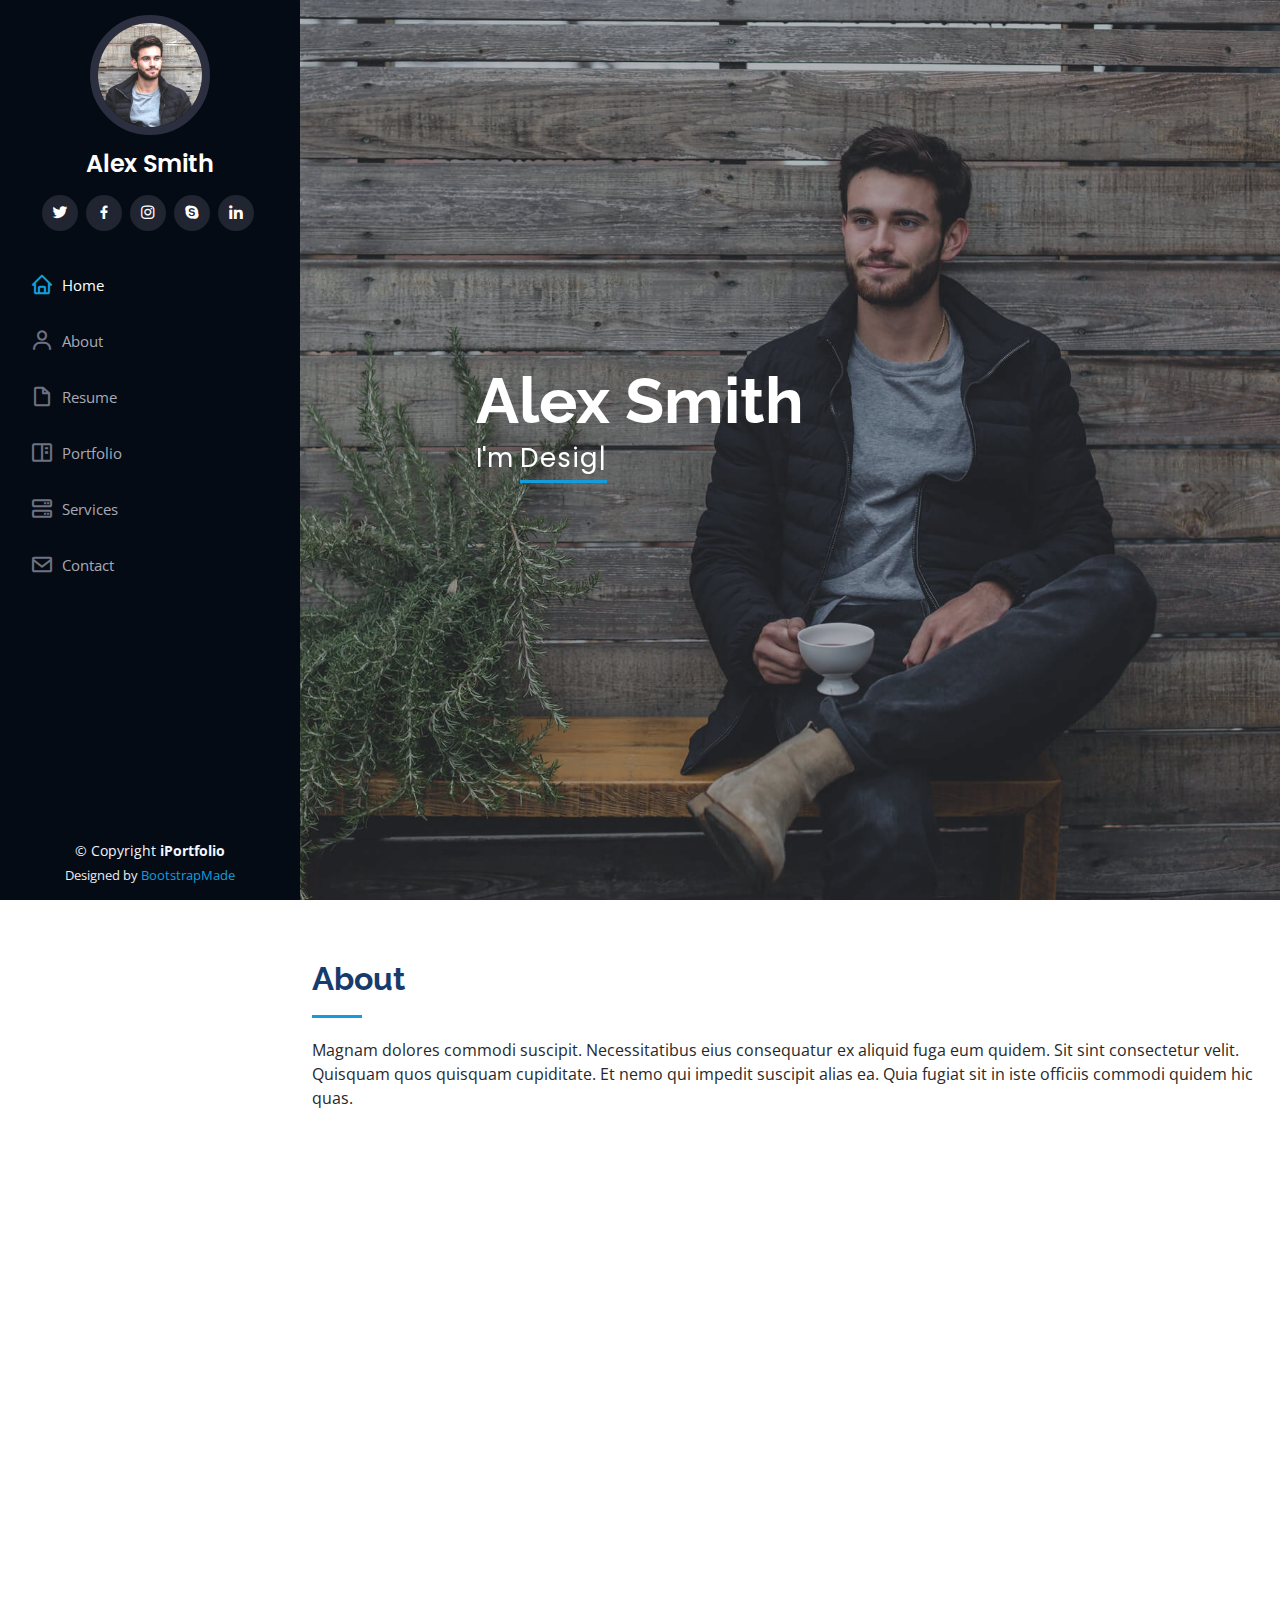
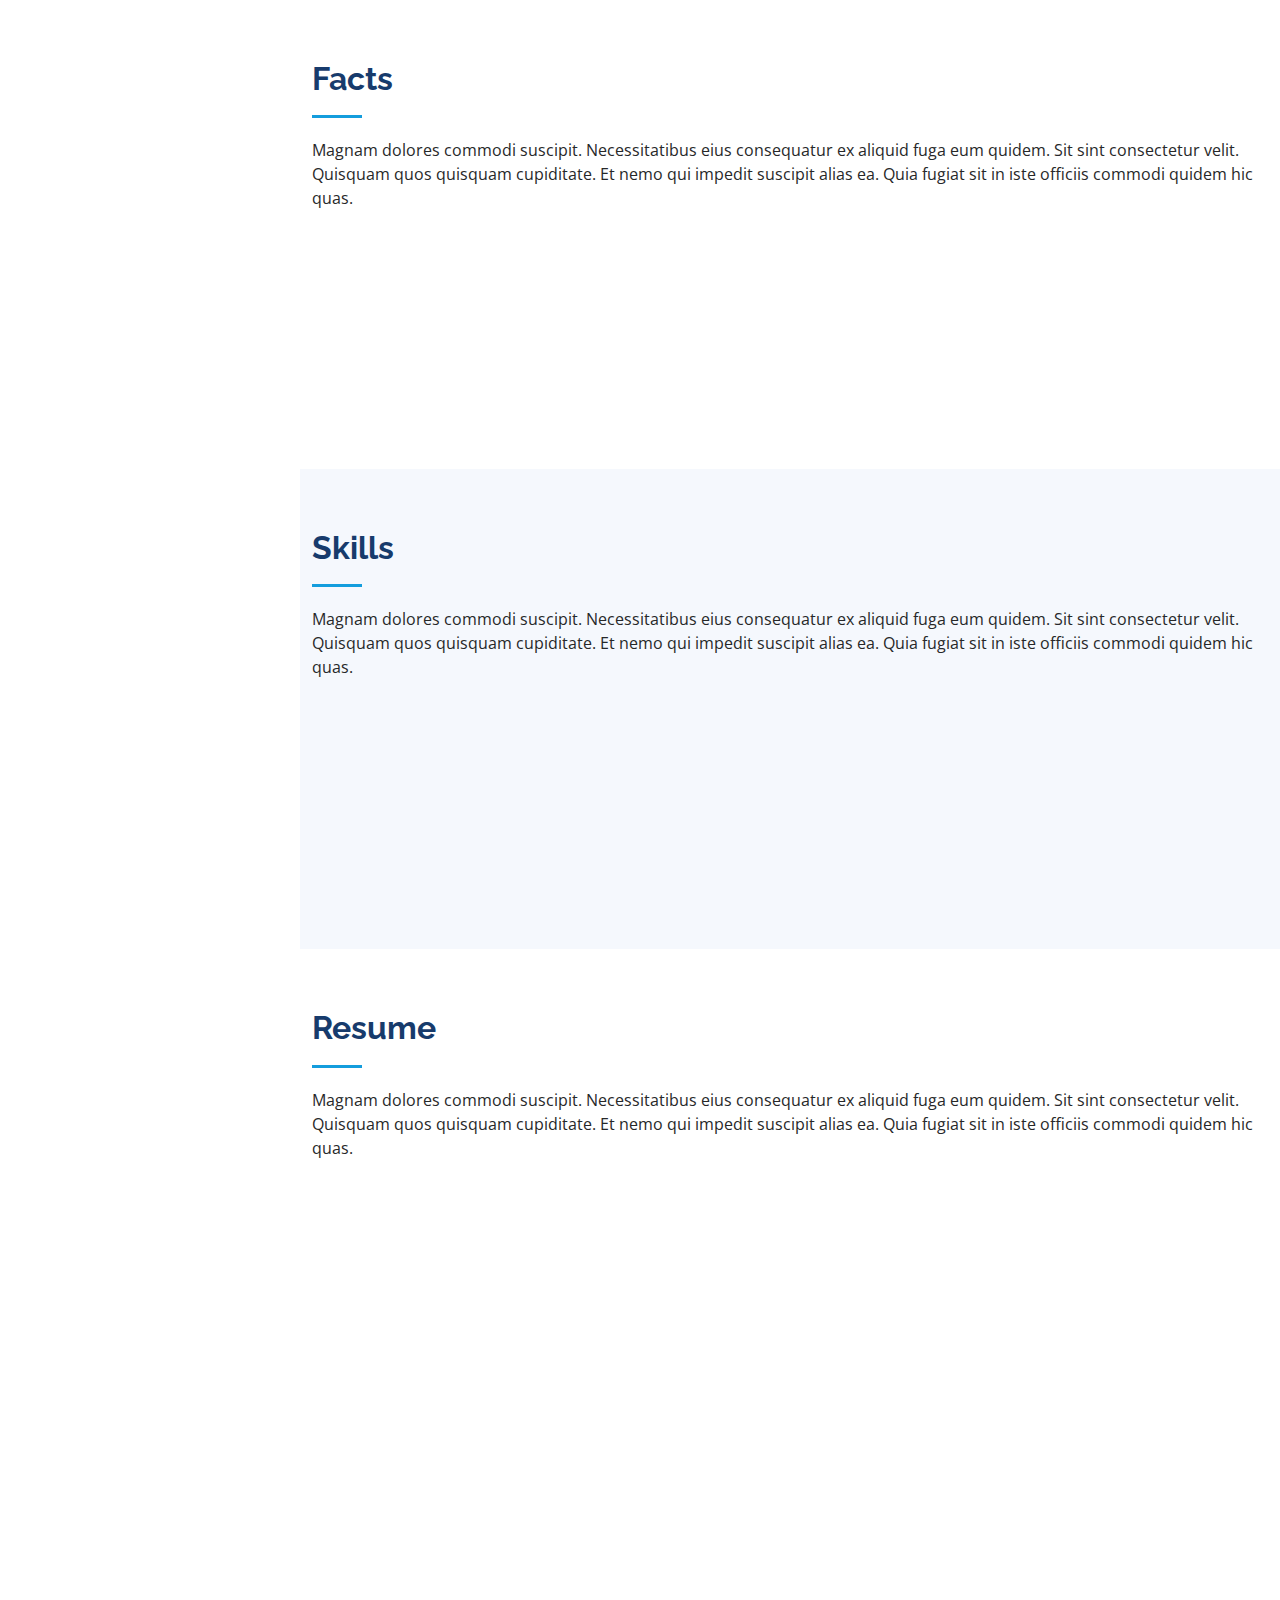
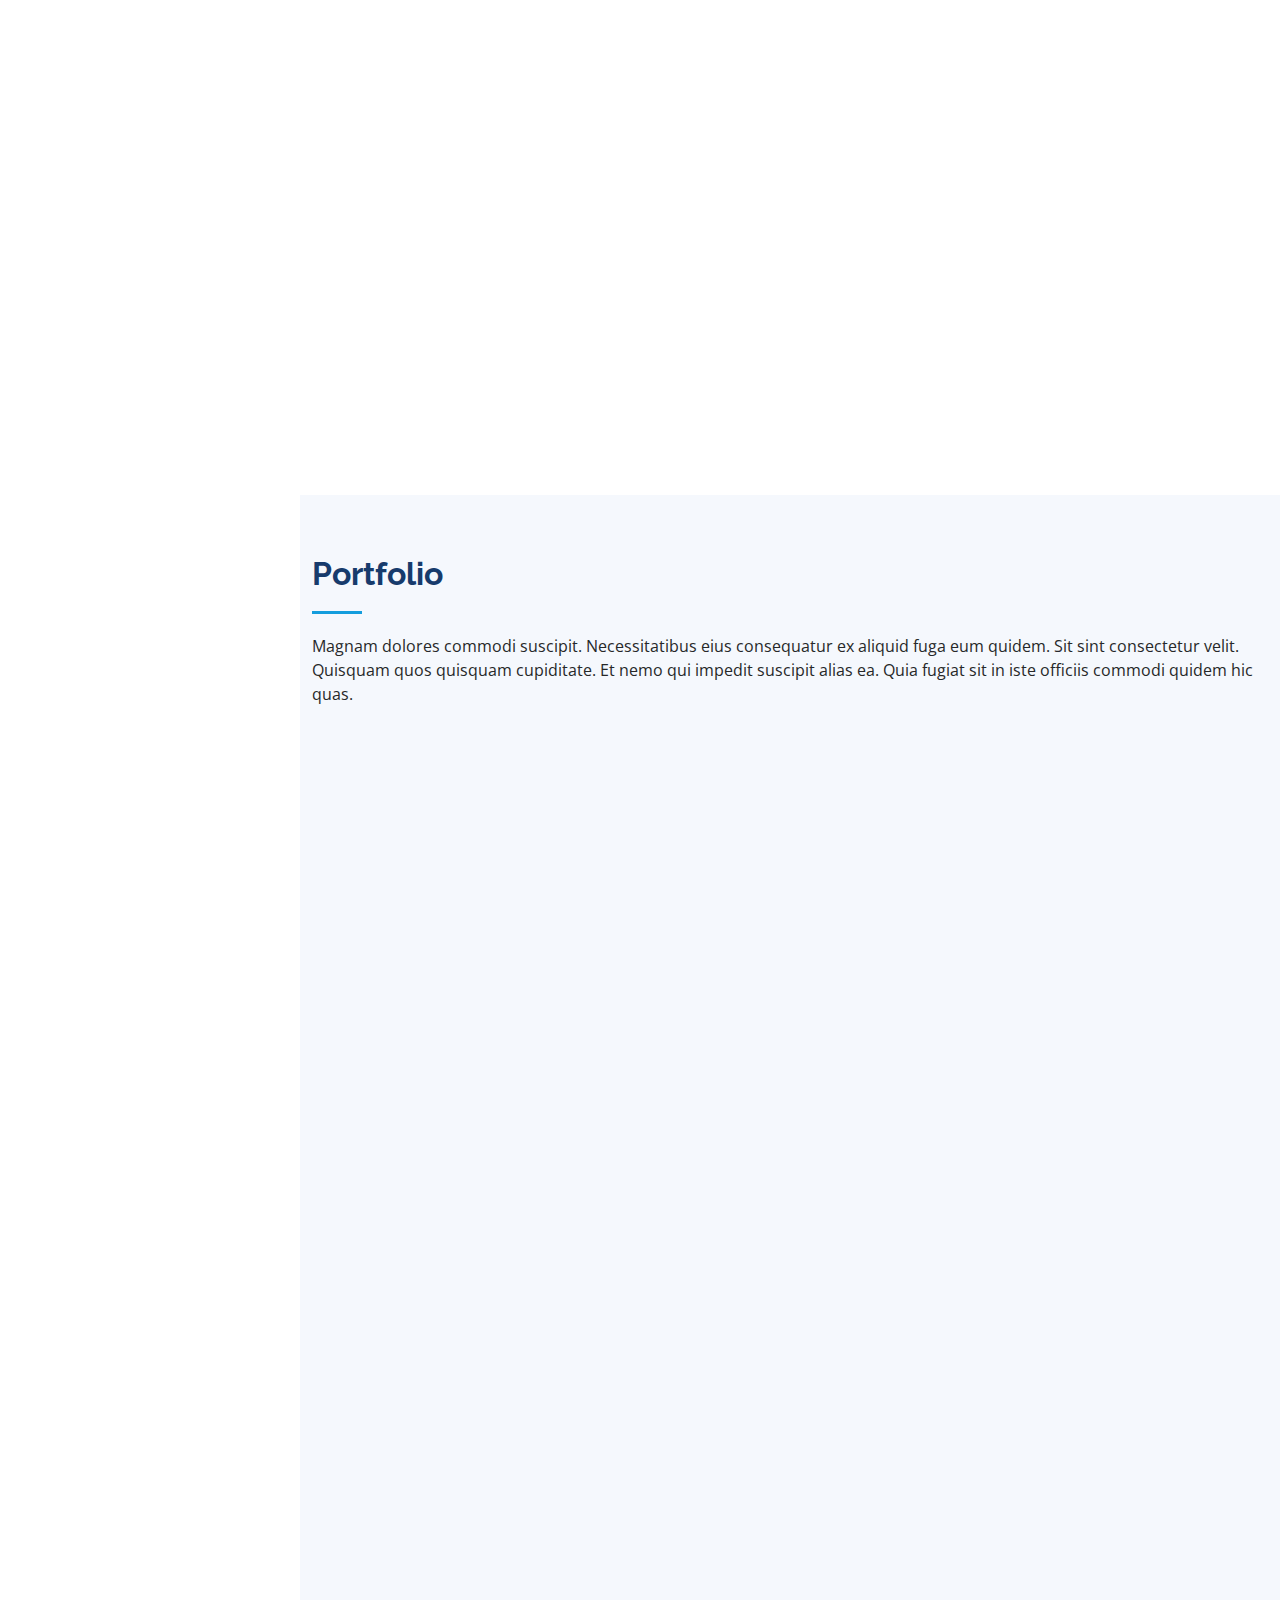
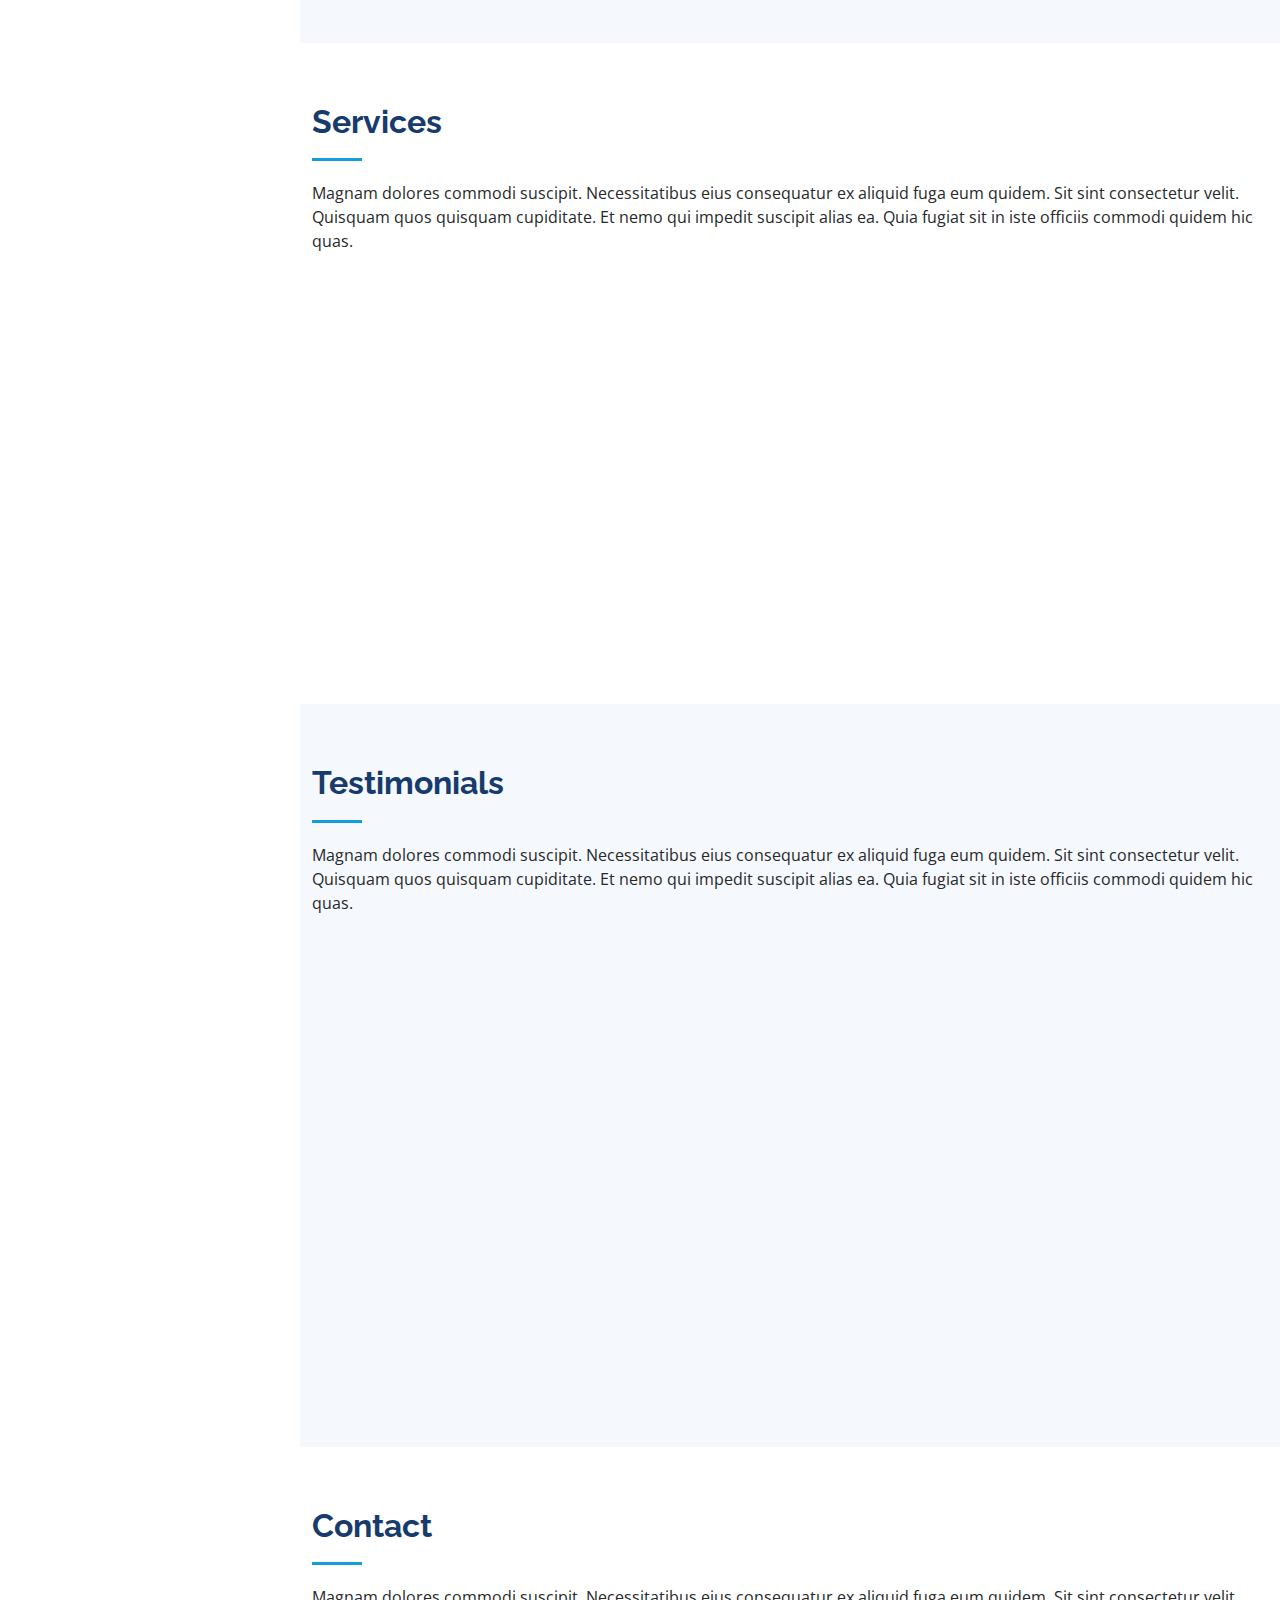
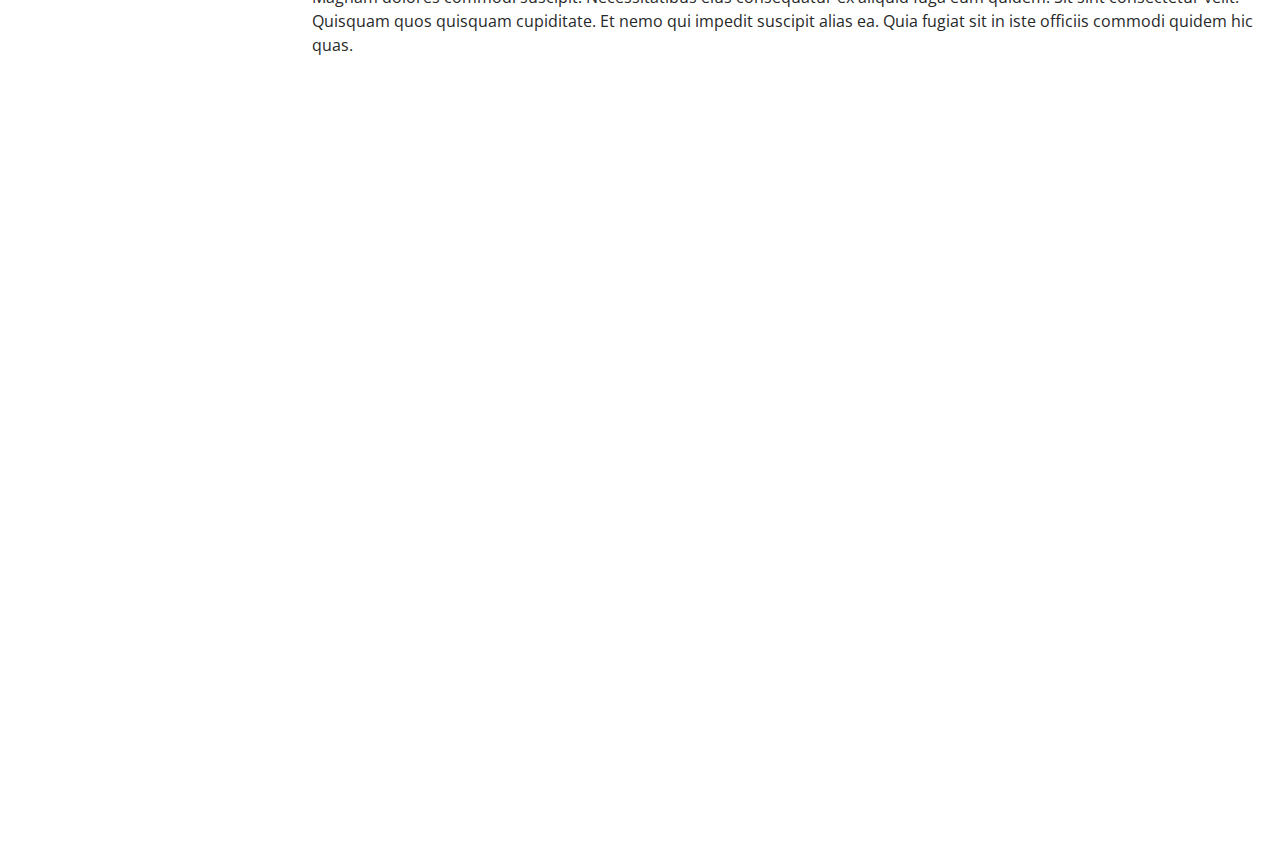
==== index.html @ ab52f32c "hi" ====
<!DOCTYPE html>
<html lang="en">

<head>
  <meta charset="utf-8">
  <meta content="width=device-width, initial-scale=1.0" name="viewport">

  <title>iPortfolio Bootstrap Template - Index</title>
  <meta content="" name="description">
  <meta content="" name="keywords">

  <!-- Favicons -->
  <link href="assets/img/favicon.png" rel="icon">
  <link href="assets/img/apple-touch-icon.png" rel="apple-touch-icon">

  <!-- Google Fonts -->
  <link href="https://fonts.googleapis.com/css?family=Open+Sans:300,300i,400,400i,600,600i,700,700i|Raleway:300,300i,400,400i,500,500i,600,600i,700,700i|Poppins:300,300i,400,400i,500,500i,600,600i,700,700i" rel="stylesheet">

  <!-- Vendor CSS Files -->
  <link href="assets/vendor/aos/aos.css" rel="stylesheet">
  <link href="assets/vendor/bootstrap/css/bootstrap.min.css" rel="stylesheet">
  <link href="assets/vendor/bootstrap-icons/bootstrap-icons.css" rel="stylesheet">
  <link href="assets/vendor/boxicons/css/boxicons.min.css" rel="stylesheet">
  <link href="assets/vendor/glightbox/css/glightbox.min.css" rel="stylesheet">
  <link href="assets/vendor/swiper/swiper-bundle.min.css" rel="stylesheet">

  <!-- Template Main CSS File -->
  <link href="assets/css/style.css" rel="stylesheet">

  <!-- =======================================================
  * Template Name: iPortfolio - v3.7.0
  * Template URL: https://bootstrapmade.com/iportfolio-bootstrap-portfolio-websites-template/
  * Author: BootstrapMade.com
  * License: https://bootstrapmade.com/license/
  ======================================================== -->
</head>

<body>

  <!-- ======= Mobile nav toggle button ======= -->
  <i class="bi bi-list mobile-nav-toggle d-xl-none"></i>

  <!-- ======= Header ======= -->
  <header id="header">
    <div class="d-flex flex-column">

      <div class="profile">
        <img src="assets/img/profile-img.jpg" alt="" class="img-fluid rounded-circle">
        <h1 class="text-light"><a href="index.html">Alex Smith</a></h1>
        <div class="social-links mt-3 text-center">
          <a href="#" class="twitter"><i class="bx bxl-twitter"></i></a>
          <a href="#" class="facebook"><i class="bx bxl-facebook"></i></a>
          <a href="#" class="instagram"><i class="bx bxl-instagram"></i></a>
          <a href="#" class="google-plus"><i class="bx bxl-skype"></i></a>
          <a href="#" class="linkedin"><i class="bx bxl-linkedin"></i></a>
        </div>
      </div>

      <nav id="navbar" class="nav-menu navbar">
        <ul>
          <li><a href="#hero" class="nav-link scrollto active"><i class="bx bx-home"></i> <span>Home</span></a></li>
          <li><a href="#about" class="nav-link scrollto"><i class="bx bx-user"></i> <span>About</span></a></li>
          <li><a href="#resume" class="nav-link scrollto"><i class="bx bx-file-blank"></i> <span>Resume</span></a></li>
          <li><a href="#portfolio" class="nav-link scrollto"><i class="bx bx-book-content"></i> <span>Portfolio</span></a></li>
          <li><a href="#services" class="nav-link scrollto"><i class="bx bx-server"></i> <span>Services</span></a></li>
          <li><a href="#contact" class="nav-link scrollto"><i class="bx bx-envelope"></i> <span>Contact</span></a></li>
        </ul>
      </nav><!-- .nav-menu -->
    </div>
  </header><!-- End Header -->

  <!-- ======= Hero Section ======= -->
  <section id="hero" class="d-flex flex-column justify-content-center align-items-center">
    <div class="hero-container" data-aos="fade-in">
      <h1>Alex Smith</h1>
      <p>I'm <span class="typed" data-typed-items="Designer, Developer, Freelancer, Photographer"></span></p>
    </div>
  </section><!-- End Hero -->

  <main id="main">

    <!-- ======= About Section ======= -->
    <section id="about" class="about">
      <div class="container">

        <div class="section-title">
          <h2>About</h2>
          <p>Magnam dolores commodi suscipit. Necessitatibus eius consequatur ex aliquid fuga eum quidem. Sit sint consectetur velit. Quisquam quos quisquam cupiditate. Et nemo qui impedit suscipit alias ea. Quia fugiat sit in iste officiis commodi quidem hic quas.</p>
        </div>

        <div class="row">
          <div class="col-lg-4" data-aos="fade-right">
            <img src="assets/img/profile-img.jpg" class="img-fluid" alt="">
          </div>
          <div class="col-lg-8 pt-4 pt-lg-0 content" data-aos="fade-left">
            <h3>UI/UX Designer &amp; Web Developer.</h3>
            <p class="fst-italic">
              Lorem ipsum dolor sit amet, consectetur adipiscing elit, sed do eiusmod tempor incididunt ut labore et dolore
              magna aliqua.
            </p>
            <div class="row">
              <div class="col-lg-6">
                <ul>
                  <li><i class="bi bi-chevron-right"></i> <strong>Birthday:</strong> <span>1 May 1995</span></li>
                  <li><i class="bi bi-chevron-right"></i> <strong>Website:</strong> <span>www.example.com</span></li>
                  <li><i class="bi bi-chevron-right"></i> <strong>Phone:</strong> <span>+123 456 7890</span></li>
                  <li><i class="bi bi-chevron-right"></i> <strong>City:</strong> <span>New York, USA</span></li>
                </ul>
              </div>
              <div class="col-lg-6">
                <ul>
                  <li><i class="bi bi-chevron-right"></i> <strong>Age:</strong> <span>30</span></li>
                  <li><i class="bi bi-chevron-right"></i> <strong>Degree:</strong> <span>Master</span></li>
                  <li><i class="bi bi-chevron-right"></i> <strong>PhEmailone:</strong> <span>email@example.com</span></li>
                  <li><i class="bi bi-chevron-right"></i> <strong>Freelance:</strong> <span>Available</span></li>
                </ul>
              </div>
            </div>
            <p>
              Officiis eligendi itaque labore et dolorum mollitia officiis optio vero. Quisquam sunt adipisci omnis et ut. Nulla accusantium dolor incidunt officia tempore. Et eius omnis.
              Cupiditate ut dicta maxime officiis quidem quia. Sed et consectetur qui quia repellendus itaque neque. Aliquid amet quidem ut quaerat cupiditate. Ab et eum qui repellendus omnis culpa magni laudantium dolores.
            </p>
          </div>
        </div>

      </div>
    </section><!-- End About Section -->

    <!-- ======= Facts Section ======= -->
    <section id="facts" class="facts">
      <div class="container">

        <div class="section-title">
          <h2>Facts</h2>
          <p>Magnam dolores commodi suscipit. Necessitatibus eius consequatur ex aliquid fuga eum quidem. Sit sint consectetur velit. Quisquam quos quisquam cupiditate. Et nemo qui impedit suscipit alias ea. Quia fugiat sit in iste officiis commodi quidem hic quas.</p>
        </div>

        <div class="row no-gutters">

          <div class="col-lg-3 col-md-6 d-md-flex align-items-md-stretch" data-aos="fade-up">
            <div class="count-box">
              <i class="bi bi-emoji-smile"></i>
              <span data-purecounter-start="0" data-purecounter-end="232" data-purecounter-duration="1" class="purecounter"></span>
              <p><strong>Happy Clients</strong> consequuntur quae</p>
            </div>
          </div>

          <div class="col-lg-3 col-md-6 d-md-flex align-items-md-stretch" data-aos="fade-up" data-aos-delay="100">
            <div class="count-box">
              <i class="bi bi-journal-richtext"></i>
              <span data-purecounter-start="0" data-purecounter-end="521" data-purecounter-duration="1" class="purecounter"></span>
              <p><strong>Projects</strong> adipisci atque cum quia aut</p>
            </div>
          </div>

          <div class="col-lg-3 col-md-6 d-md-flex align-items-md-stretch" data-aos="fade-up" data-aos-delay="200">
            <div class="count-box">
              <i class="bi bi-headset"></i>
              <span data-purecounter-start="0" data-purecounter-end="1453" data-purecounter-duration="1" class="purecounter"></span>
              <p><strong>Hours Of Support</strong> aut commodi quaerat</p>
            </div>
          </div>

          <div class="col-lg-3 col-md-6 d-md-flex align-items-md-stretch" data-aos="fade-up" data-aos-delay="300">
            <div class="count-box">
              <i class="bi bi-people"></i>
              <span data-purecounter-start="0" data-purecounter-end="32" data-purecounter-duration="1" class="purecounter"></span>
              <p><strong>Hard Workers</strong> rerum asperiores dolor</p>
            </div>
          </div>

        </div>

      </div>
    </section><!-- End Facts Section -->

    <!-- ======= Skills Section ======= -->
    <section id="skills" class="skills section-bg">
      <div class="container">

        <div class="section-title">
          <h2>Skills</h2>
          <p>Magnam dolores commodi suscipit. Necessitatibus eius consequatur ex aliquid fuga eum quidem. Sit sint consectetur velit. Quisquam quos quisquam cupiditate. Et nemo qui impedit suscipit alias ea. Quia fugiat sit in iste officiis commodi quidem hic quas.</p>
        </div>

        <div class="row skills-content">

          <div class="col-lg-6" data-aos="fade-up">

            <div class="progress">
              <span class="skill">HTML <i class="val">100%</i></span>
              <div class="progress-bar-wrap">
                <div class="progress-bar" role="progressbar" aria-valuenow="100" aria-valuemin="0" aria-valuemax="100"></div>
              </div>
            </div>

            <div class="progress">
              <span class="skill">CSS <i class="val">90%</i></span>
              <div class="progress-bar-wrap">
                <div class="progress-bar" role="progressbar" aria-valuenow="90" aria-valuemin="0" aria-valuemax="100"></div>
              </div>
            </div>

            <div class="progress">
              <span class="skill">JavaScript <i class="val">75%</i></span>
              <div class="progress-bar-wrap">
                <div class="progress-bar" role="progressbar" aria-valuenow="75" aria-valuemin="0" aria-valuemax="100"></div>
              </div>
            </div>

          </div>

          <div class="col-lg-6" data-aos="fade-up" data-aos-delay="100">

            <div class="progress">
              <span class="skill">PHP <i class="val">80%</i></span>
              <div class="progress-bar-wrap">
                <div class="progress-bar" role="progressbar" aria-valuenow="80" aria-valuemin="0" aria-valuemax="100"></div>
              </div>
            </div>

            <div class="progress">
              <span class="skill">WordPress/CMS <i class="val">90%</i></span>
              <div class="progress-bar-wrap">
                <div class="progress-bar" role="progressbar" aria-valuenow="90" aria-valuemin="0" aria-valuemax="100"></div>
              </div>
            </div>

            <div class="progress">
              <span class="skill">Photoshop <i class="val">55%</i></span>
              <div class="progress-bar-wrap">
                <div class="progress-bar" role="progressbar" aria-valuenow="55" aria-valuemin="0" aria-valuemax="100"></div>
              </div>
            </div>

          </div>

        </div>

      </div>
    </section><!-- End Skills Section -->

    <!-- ======= Resume Section ======= -->
    <section id="resume" class="resume">
      <div class="container">

        <div class="section-title">
          <h2>Resume</h2>
          <p>Magnam dolores commodi suscipit. Necessitatibus eius consequatur ex aliquid fuga eum quidem. Sit sint consectetur velit. Quisquam quos quisquam cupiditate. Et nemo qui impedit suscipit alias ea. Quia fugiat sit in iste officiis commodi quidem hic quas.</p>
        </div>

        <div class="row">
          <div class="col-lg-6" data-aos="fade-up">
            <h3 class="resume-title">Sumary</h3>
            <div class="resume-item pb-0">
              <h4>Alex Smith</h4>
              <p><em>Innovative and deadline-driven Graphic Designer with 3+ years of experience designing and developing user-centered digital/print marketing material from initial concept to final, polished deliverable.</em></p>
              <ul>
                <li>Portland par 127,Orlando, FL</li>
                <li>(123) 456-7891</li>
                <li>alice.barkley@example.com</li>
              </ul>
            </div>

            <h3 class="resume-title">Education</h3>
            <div class="resume-item">
              <h4>Master of Fine Arts &amp; Graphic Design</h4>
              <h5>2015 - 2016</h5>
              <p><em>Rochester Institute of Technology, Rochester, NY</em></p>
              <p>Qui deserunt veniam. Et sed aliquam labore tempore sed quisquam iusto autem sit. Ea vero voluptatum qui ut dignissimos deleniti nerada porti sand markend</p>
            </div>
            <div class="resume-item">
              <h4>Bachelor of Fine Arts &amp; Graphic Design</h4>
              <h5>2010 - 2014</h5>
              <p><em>Rochester Institute of Technology, Rochester, NY</em></p>
              <p>Quia nobis sequi est occaecati aut. Repudiandae et iusto quae reiciendis et quis Eius vel ratione eius unde vitae rerum voluptates asperiores voluptatem Earum molestiae consequatur neque etlon sader mart dila</p>
            </div>
          </div>
          <div class="col-lg-6" data-aos="fade-up" data-aos-delay="100">
            <h3 class="resume-title">Professional Experience</h3>
            <div class="resume-item">
              <h4>Senior graphic design specialist</h4>
              <h5>2019 - Present</h5>
              <p><em>Experion, New York, NY </em></p>
              <ul>
                <li>Lead in the design, development, and implementation of the graphic, layout, and production communication materials</li>
                <li>Delegate tasks to the 7 members of the design team and provide counsel on all aspects of the project. </li>
                <li>Supervise the assessment of all graphic materials in order to ensure quality and accuracy of the design</li>
                <li>Oversee the efficient use of production project budgets ranging from $2,000 - $25,000</li>
              </ul>
            </div>
            <div class="resume-item">
              <h4>Graphic design specialist</h4>
              <h5>2017 - 2018</h5>
              <p><em>Stepping Stone Advertising, New York, NY</em></p>
              <ul>
                <li>Developed numerous marketing programs (logos, brochures,infographics, presentations, and advertisements).</li>
                <li>Managed up to 5 projects or tasks at a given time while under pressure</li>
                <li>Recommended and consulted with clients on the most appropriate graphic design</li>
                <li>Created 4+ design presentations and proposals a month for clients and account managers</li>
              </ul>
            </div>
          </div>
        </div>

      </div>
    </section><!-- End Resume Section -->

    <!-- ======= Portfolio Section ======= -->
    <section id="portfolio" class="portfolio section-bg">
      <div class="container">

        <div class="section-title">
          <h2>Portfolio</h2>
          <p>Magnam dolores commodi suscipit. Necessitatibus eius consequatur ex aliquid fuga eum quidem. Sit sint consectetur velit. Quisquam quos quisquam cupiditate. Et nemo qui impedit suscipit alias ea. Quia fugiat sit in iste officiis commodi quidem hic quas.</p>
        </div>

        <div class="row" data-aos="fade-up">
          <div class="col-lg-12 d-flex justify-content-center">
            <ul id="portfolio-flters">
              <li data-filter="*" class="filter-active">All</li>
              <li data-filter=".filter-app">App</li>
              <li data-filter=".filter-card">Card</li>
              <li data-filter=".filter-web">Web</li>
            </ul>
          </div>
        </div>

        <div class="row portfolio-container" data-aos="fade-up" data-aos-delay="100">

          <div class="col-lg-4 col-md-6 portfolio-item filter-app">
            <div class="portfolio-wrap">
              <img src="assets/img/portfolio/portfolio-1.jpg" class="img-fluid" alt="">
              <div class="portfolio-links">
                <a href="assets/img/portfolio/portfolio-1.jpg" data-gallery="portfolioGallery" class="portfolio-lightbox" title="App 1"><i class="bx bx-plus"></i></a>
                <a href="portfolio-details.html" title="More Details"><i class="bx bx-link"></i></a>
              </div>
            </div>
          </div>

          <div class="col-lg-4 col-md-6 portfolio-item filter-web">
            <div class="portfolio-wrap">
              <img src="assets/img/portfolio/portfolio-2.jpg" class="img-fluid" alt="">
              <div class="portfolio-links">
                <a href="assets/img/portfolio/portfolio-2.jpg" data-gallery="portfolioGallery" class="portfolio-lightbox" title="Web 3"><i class="bx bx-plus"></i></a>
                <a href="portfolio-details.html" title="More Details"><i class="bx bx-link"></i></a>
              </div>
            </div>
          </div>

          <div class="col-lg-4 col-md-6 portfolio-item filter-app">
            <div class="portfolio-wrap">
              <img src="assets/img/portfolio/portfolio-3.jpg" class="img-fluid" alt="">
              <div class="portfolio-links">
                <a href="assets/img/portfolio/portfolio-3.jpg" data-gallery="portfolioGallery" class="portfolio-lightbox" title="App 2"><i class="bx bx-plus"></i></a>
                <a href="portfolio-details.html" title="More Details"><i class="bx bx-link"></i></a>
              </div>
            </div>
          </div>

          <div class="col-lg-4 col-md-6 portfolio-item filter-card">
            <div class="portfolio-wrap">
              <img src="assets/img/portfolio/portfolio-4.jpg" class="img-fluid" alt="">
              <div class="portfolio-links">
                <a href="assets/img/portfolio/portfolio-4.jpg" data-gallery="portfolioGallery" class="portfolio-lightbox" title="Card 2"><i class="bx bx-plus"></i></a>
                <a href="portfolio-details.html" title="More Details"><i class="bx bx-link"></i></a>
              </div>
            </div>
          </div>

          <div class="col-lg-4 col-md-6 portfolio-item filter-web">
            <div class="portfolio-wrap">
              <img src="assets/img/portfolio/portfolio-5.jpg" class="img-fluid" alt="">
              <div class="portfolio-links">
                <a href="assets/img/portfolio/portfolio-5.jpg" data-gallery="portfolioGallery" class="portfolio-lightbox" title="Web 2"><i class="bx bx-plus"></i></a>
                <a href="portfolio-details.html" title="More Details"><i class="bx bx-link"></i></a>
              </div>
            </div>
          </div>

          <div class="col-lg-4 col-md-6 portfolio-item filter-app">
            <div class="portfolio-wrap">
              <img src="assets/img/portfolio/portfolio-6.jpg" class="img-fluid" alt="">
              <div class="portfolio-links">
                <a href="assets/img/portfolio/portfolio-6.jpg" data-gallery="portfolioGallery" class="portfolio-lightbox" title="App 3"><i class="bx bx-plus"></i></a>
                <a href="portfolio-details.html" title="More Details"><i class="bx bx-link"></i></a>
              </div>
            </div>
          </div>

          <div class="col-lg-4 col-md-6 portfolio-item filter-card">
            <div class="portfolio-wrap">
              <img src="assets/img/portfolio/portfolio-7.jpg" class="img-fluid" alt="">
              <div class="portfolio-links">
                <a href="assets/img/portfolio/portfolio-7.jpg" data-gallery="portfolioGallery" class="portfolio-lightbox" title="Card 1"><i class="bx bx-plus"></i></a>
                <a href="portfolio-details.html" title="More Details"><i class="bx bx-link"></i></a>
              </div>
            </div>
          </div>

          <div class="col-lg-4 col-md-6 portfolio-item filter-card">
            <div class="portfolio-wrap">
              <img src="assets/img/portfolio/portfolio-8.jpg" class="img-fluid" alt="">
              <div class="portfolio-links">
                <a href="assets/img/portfolio/portfolio-8.jpg" data-gallery="portfolioGallery" class="portfolio-lightbox" title="Card 3"><i class="bx bx-plus"></i></a>
                <a href="portfolio-details.html" title="More Details"><i class="bx bx-link"></i></a>
              </div>
            </div>
          </div>

          <div class="col-lg-4 col-md-6 portfolio-item filter-web">
            <div class="portfolio-wrap">
              <img src="assets/img/portfolio/portfolio-9.jpg" class="img-fluid" alt="">
              <div class="portfolio-links">
                <a href="assets/img/portfolio/portfolio-9.jpg" data-gallery="portfolioGallery" class="portfolio-lightbox" title="Web 3"><i class="bx bx-plus"></i></a>
                <a href="portfolio-details.html" title="More Details"><i class="bx bx-link"></i></a>
              </div>
            </div>
          </div>

        </div>

      </div>
    </section><!-- End Portfolio Section -->

    <!-- ======= Services Section ======= -->
    <section id="services" class="services">
      <div class="container">

        <div class="section-title">
          <h2>Services</h2>
          <p>Magnam dolores commodi suscipit. Necessitatibus eius consequatur ex aliquid fuga eum quidem. Sit sint consectetur velit. Quisquam quos quisquam cupiditate. Et nemo qui impedit suscipit alias ea. Quia fugiat sit in iste officiis commodi quidem hic quas.</p>
        </div>

        <div class="row">
          <div class="col-lg-4 col-md-6 icon-box" data-aos="fade-up">
            <div class="icon"><i class="bi bi-briefcase"></i></div>
            <h4 class="title"><a href="">Lorem Ipsum</a></h4>
            <p class="description">Voluptatum deleniti atque corrupti quos dolores et quas molestias excepturi sint occaecati cupiditate non provident</p>
          </div>
          <div class="col-lg-4 col-md-6 icon-box" data-aos="fade-up" data-aos-delay="100">
            <div class="icon"><i class="bi bi-card-checklist"></i></div>
            <h4 class="title"><a href="">Dolor Sitema</a></h4>
            <p class="description">Minim veniam, quis nostrud exercitation ullamco laboris nisi ut aliquip ex ea commodo consequat tarad limino ata</p>
          </div>
          <div class="col-lg-4 col-md-6 icon-box" data-aos="fade-up" data-aos-delay="200">
            <div class="icon"><i class="bi bi-bar-chart"></i></div>
            <h4 class="title"><a href="">Sed ut perspiciatis</a></h4>
            <p class="description">Duis aute irure dolor in reprehenderit in voluptate velit esse cillum dolore eu fugiat nulla pariatur</p>
          </div>
          <div class="col-lg-4 col-md-6 icon-box" data-aos="fade-up" data-aos-delay="300">
            <div class="icon"><i class="bi bi-binoculars"></i></div>
            <h4 class="title"><a href="">Magni Dolores</a></h4>
            <p class="description">Excepteur sint occaecat cupidatat non proident, sunt in culpa qui officia deserunt mollit anim id est laborum</p>
          </div>
          <div class="col-lg-4 col-md-6 icon-box" data-aos="fade-up" data-aos-delay="400">
            <div class="icon"><i class="bi bi-brightness-high"></i></div>
            <h4 class="title"><a href="">Nemo Enim</a></h4>
            <p class="description">At vero eos et accusamus et iusto odio dignissimos ducimus qui blanditiis praesentium voluptatum deleniti atque</p>
          </div>
          <div class="col-lg-4 col-md-6 icon-box" data-aos="fade-up" data-aos-delay="500">
            <div class="icon"><i class="bi bi-calendar4-week"></i></div>
            <h4 class="title"><a href="">Eiusmod Tempor</a></h4>
            <p class="description">Et harum quidem rerum facilis est et expedita distinctio. Nam libero tempore, cum soluta nobis est eligendi</p>
          </div>
        </div>

      </div>
    </section><!-- End Services Section -->

    <!-- ======= Testimonials Section ======= -->
    <section id="testimonials" class="testimonials section-bg">
      <div class="container">

        <div class="section-title">
          <h2>Testimonials</h2>
          <p>Magnam dolores commodi suscipit. Necessitatibus eius consequatur ex aliquid fuga eum quidem. Sit sint consectetur velit. Quisquam quos quisquam cupiditate. Et nemo qui impedit suscipit alias ea. Quia fugiat sit in iste officiis commodi quidem hic quas.</p>
        </div>

        <div class="testimonials-slider swiper" data-aos="fade-up" data-aos-delay="100">
          <div class="swiper-wrapper">

            <div class="swiper-slide">
              <div class="testimonial-item" data-aos="fade-up">
                <p>
                  <i class="bx bxs-quote-alt-left quote-icon-left"></i>
                  Proin iaculis purus consequat sem cure digni ssim donec porttitora entum suscipit rhoncus. Accusantium quam, ultricies eget id, aliquam eget nibh et. Maecen aliquam, risus at semper.
                  <i class="bx bxs-quote-alt-right quote-icon-right"></i>
                </p>
                <img src="assets/img/testimonials/testimonials-1.jpg" class="testimonial-img" alt="">
                <h3>Saul Goodman</h3>
                <h4>Ceo &amp; Founder</h4>
              </div>
            </div><!-- End testimonial item -->

            <div class="swiper-slide">
              <div class="testimonial-item" data-aos="fade-up" data-aos-delay="100">
                <p>
                  <i class="bx bxs-quote-alt-left quote-icon-left"></i>
                  Export tempor illum tamen malis malis eram quae irure esse labore quem cillum quid cillum eram malis quorum velit fore eram velit sunt aliqua noster fugiat irure amet legam anim culpa.
                  <i class="bx bxs-quote-alt-right quote-icon-right"></i>
                </p>
                <img src="assets/img/testimonials/testimonials-2.jpg" class="testimonial-img" alt="">
                <h3>Sara Wilsson</h3>
                <h4>Designer</h4>
              </div>
            </div><!-- End testimonial item -->

            <div class="swiper-slide">
              <div class="testimonial-item" data-aos="fade-up" data-aos-delay="200">
                <p>
                  <i class="bx bxs-quote-alt-left quote-icon-left"></i>
                  Enim nisi quem export duis labore cillum quae magna enim sint quorum nulla quem veniam duis minim tempor labore quem eram duis noster aute amet eram fore quis sint minim.
                  <i class="bx bxs-quote-alt-right quote-icon-right"></i>
                </p>
                <img src="assets/img/testimonials/testimonials-3.jpg" class="testimonial-img" alt="">
                <h3>Jena Karlis</h3>
                <h4>Store Owner</h4>
              </div>
            </div><!-- End testimonial item -->

            <div class="swiper-slide">
              <div class="testimonial-item" data-aos="fade-up" data-aos-delay="300">
                <p>
                  <i class="bx bxs-quote-alt-left quote-icon-left"></i>
                  Fugiat enim eram quae cillum dolore dolor amet nulla culpa multos export minim fugiat minim velit minim dolor enim duis veniam ipsum anim magna sunt elit fore quem dolore labore illum veniam.
                  <i class="bx bxs-quote-alt-right quote-icon-right"></i>
                </p>
                <img src="assets/img/testimonials/testimonials-4.jpg" class="testimonial-img" alt="">
                <h3>Matt Brandon</h3>
                <h4>Freelancer</h4>
              </div>
            </div><!-- End testimonial item -->

            <div class="swiper-slide">
              <div class="testimonial-item" data-aos="fade-up" data-aos-delay="400">
                <p>
                  <i class="bx bxs-quote-alt-left quote-icon-left"></i>
                  Quis quorum aliqua sint quem legam fore sunt eram irure aliqua veniam tempor noster veniam enim culpa labore duis sunt culpa nulla illum cillum fugiat legam esse veniam culpa fore nisi cillum quid.
                  <i class="bx bxs-quote-alt-right quote-icon-right"></i>
                </p>
                <img src="assets/img/testimonials/testimonials-5.jpg" class="testimonial-img" alt="">
                <h3>John Larson</h3>
                <h4>Entrepreneur</h4>
              </div>
            </div><!-- End testimonial item -->

          </div>
          <div class="swiper-pagination"></div>
        </div>

      </div>
    </section><!-- End Testimonials Section -->

    <!-- ======= Contact Section ======= -->
    <section id="contact" class="contact">
      <div class="container">

        <div class="section-title">
          <h2>Contact</h2>
          <p>Magnam dolores commodi suscipit. Necessitatibus eius consequatur ex aliquid fuga eum quidem. Sit sint consectetur velit. Quisquam quos quisquam cupiditate. Et nemo qui impedit suscipit alias ea. Quia fugiat sit in iste officiis commodi quidem hic quas.</p>
        </div>

        <div class="row" data-aos="fade-in">

          <div class="col-lg-5 d-flex align-items-stretch">
            <div class="info">
              <div class="address">
                <i class="bi bi-geo-alt"></i>
                <h4>Location:</h4>
                <p>A108 Adam Street, New York, NY 535022</p>
              </div>

              <div class="email">
                <i class="bi bi-envelope"></i>
                <h4>Email:</h4>
                <p>info@example.com</p>
              </div>

              <div class="phone">
                <i class="bi bi-phone"></i>
                <h4>Call:</h4>
                <p>+1 5589 55488 55s</p>
              </div>

              <iframe src="https://www.google.com/maps/embed?pb=!1m14!1m8!1m3!1d12097.433213460943!2d-74.0062269!3d40.7101282!3m2!1i1024!2i768!4f13.1!3m3!1m2!1s0x0%3A0xb89d1fe6bc499443!2sDowntown+Conference+Center!5e0!3m2!1smk!2sbg!4v1539943755621" frameborder="0" style="border:0; width: 100%; height: 290px;" allowfullscreen></iframe>
            </div>

          </div>

          <div class="col-lg-7 mt-5 mt-lg-0 d-flex align-items-stretch">
            <form action="forms/contact.php" method="post" role="form" class="php-email-form">
              <div class="row">
                <div class="form-group col-md-6">
                  <label for="name">Your Name</label>
                  <input type="text" name="name" class="form-control" id="name" required>
                </div>
                <div class="form-group col-md-6">
                  <label for="name">Your Email</label>
                  <input type="email" class="form-control" name="email" id="email" required>
                </div>
              </div>
              <div class="form-group">
                <label for="name">Subject</label>
                <input type="text" class="form-control" name="subject" id="subject" required>
              </div>
              <div class="form-group">
                <label for="name">Message</label>
                <textarea class="form-control" name="message" rows="10" required></textarea>
              </div>
              <div class="my-3">
                <div class="loading">Loading</div>
                <div class="error-message"></div>
                <div class="sent-message">Your message has been sent. Thank you!</div>
              </div>
              <div class="text-center"><button type="submit">Send Message</button></div>
            </form>
          </div>

        </div>

      </div>
    </section><!-- End Contact Section -->

  </main><!-- End #main -->

  <!-- ======= Footer ======= -->
  <footer id="footer">
    <div class="container">
      <div class="copyright">
        &copy; Copyright <strong><span>iPortfolio</span></strong>
      </div>
      <div class="credits">
        <!-- All the links in the footer should remain intact. -->
        <!-- You can delete the links only if you purchased the pro version. -->
        <!-- Licensing information: https://bootstrapmade.com/license/ -->
        <!-- Purchase the pro version with working PHP/AJAX contact form: https://bootstrapmade.com/iportfolio-bootstrap-portfolio-websites-template/ -->
        Designed by <a href="https://bootstrapmade.com/">BootstrapMade</a>
      </div>
    </div>
  </footer><!-- End  Footer -->

  <a href="#" class="back-to-top d-flex align-items-center justify-content-center"><i class="bi bi-arrow-up-short"></i></a>

  <!-- Vendor JS Files -->
  <script src="assets/vendor/purecounter/purecounter.js"></script>
  <script src="assets/vendor/aos/aos.js"></script>
  <script src="assets/vendor/bootstrap/js/bootstrap.bundle.min.js"></script>
  <script src="assets/vendor/glightbox/js/glightbox.min.js"></script>
  <script src="assets/vendor/isotope-layout/isotope.pkgd.min.js"></script>
  <script src="assets/vendor/swiper/swiper-bundle.min.js"></script>
  <script src="assets/vendor/typed.js/typed.min.js"></script>
  <script src="assets/vendor/waypoints/noframework.waypoints.js"></script>
  <script src="assets/vendor/php-email-form/validate.js"></script>

  <!-- Template Main JS File -->
  <script src="assets/js/main.js"></script>

</body>

</html>
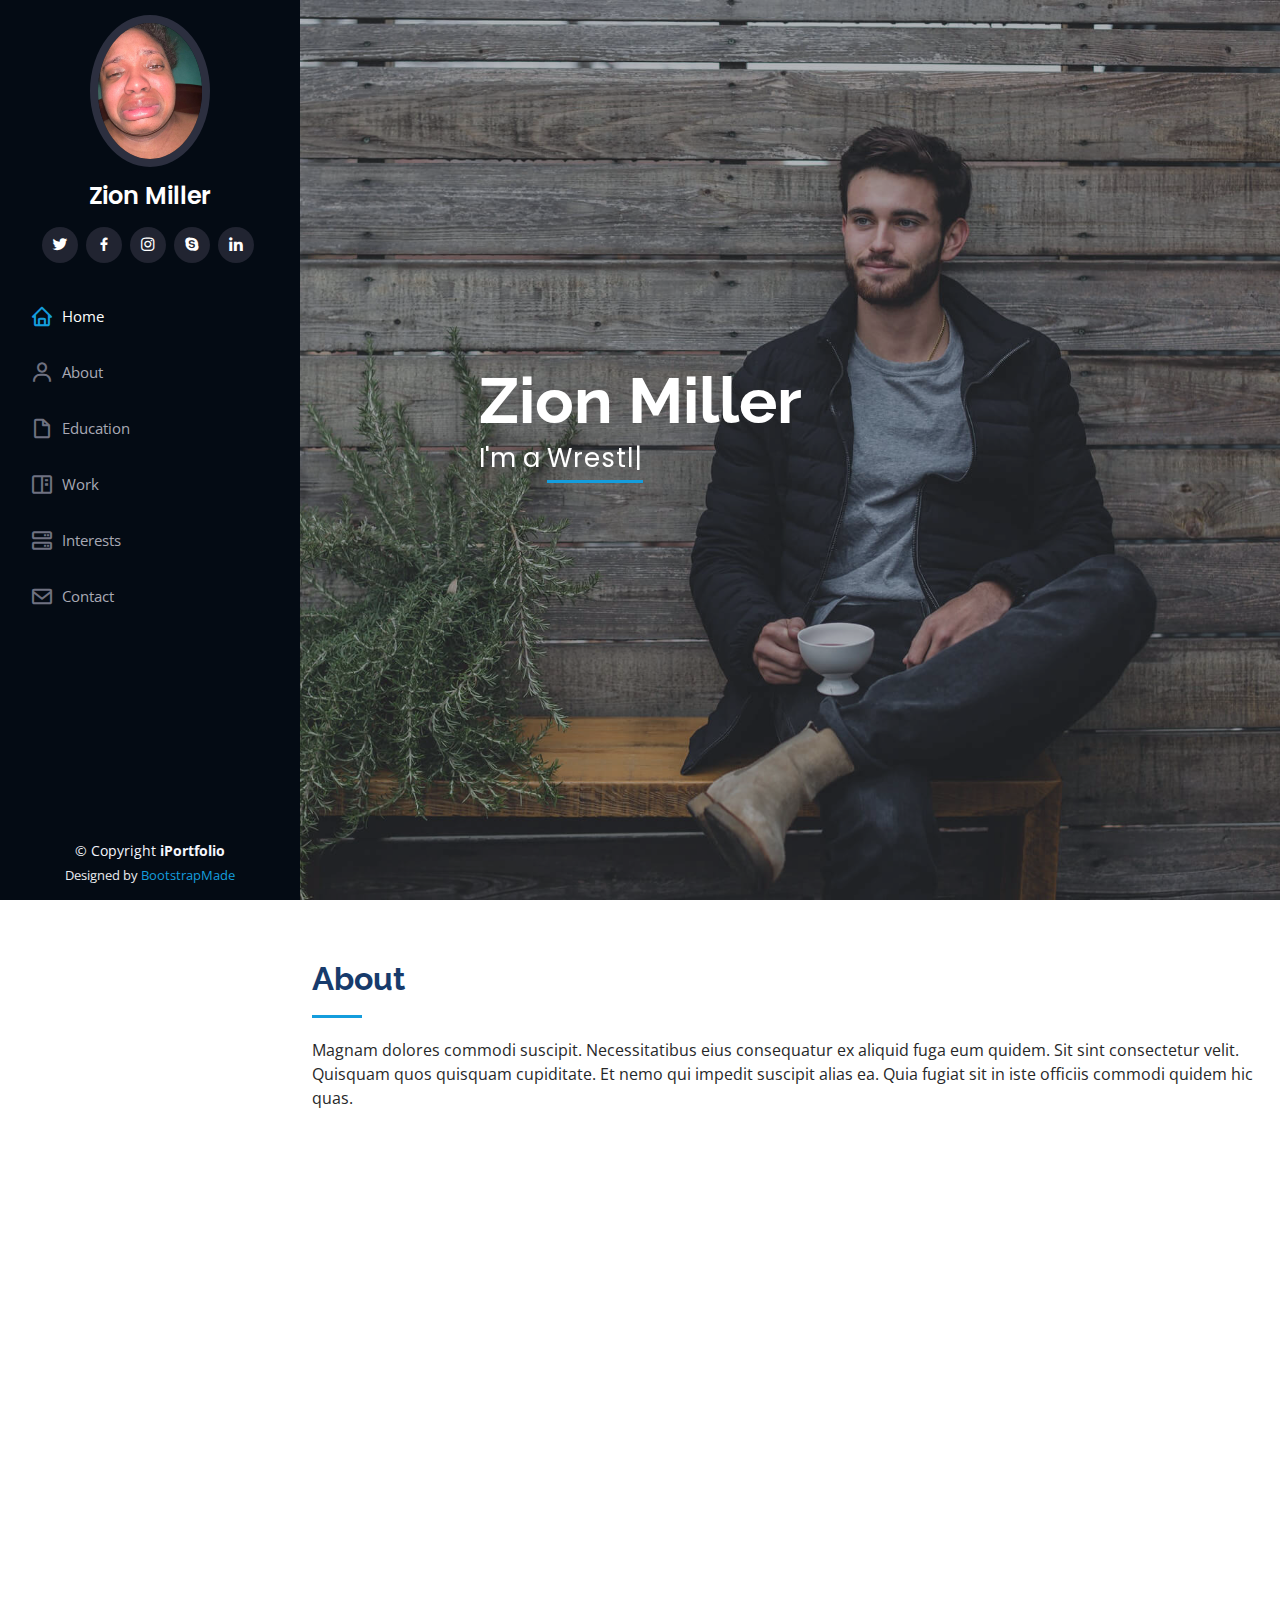
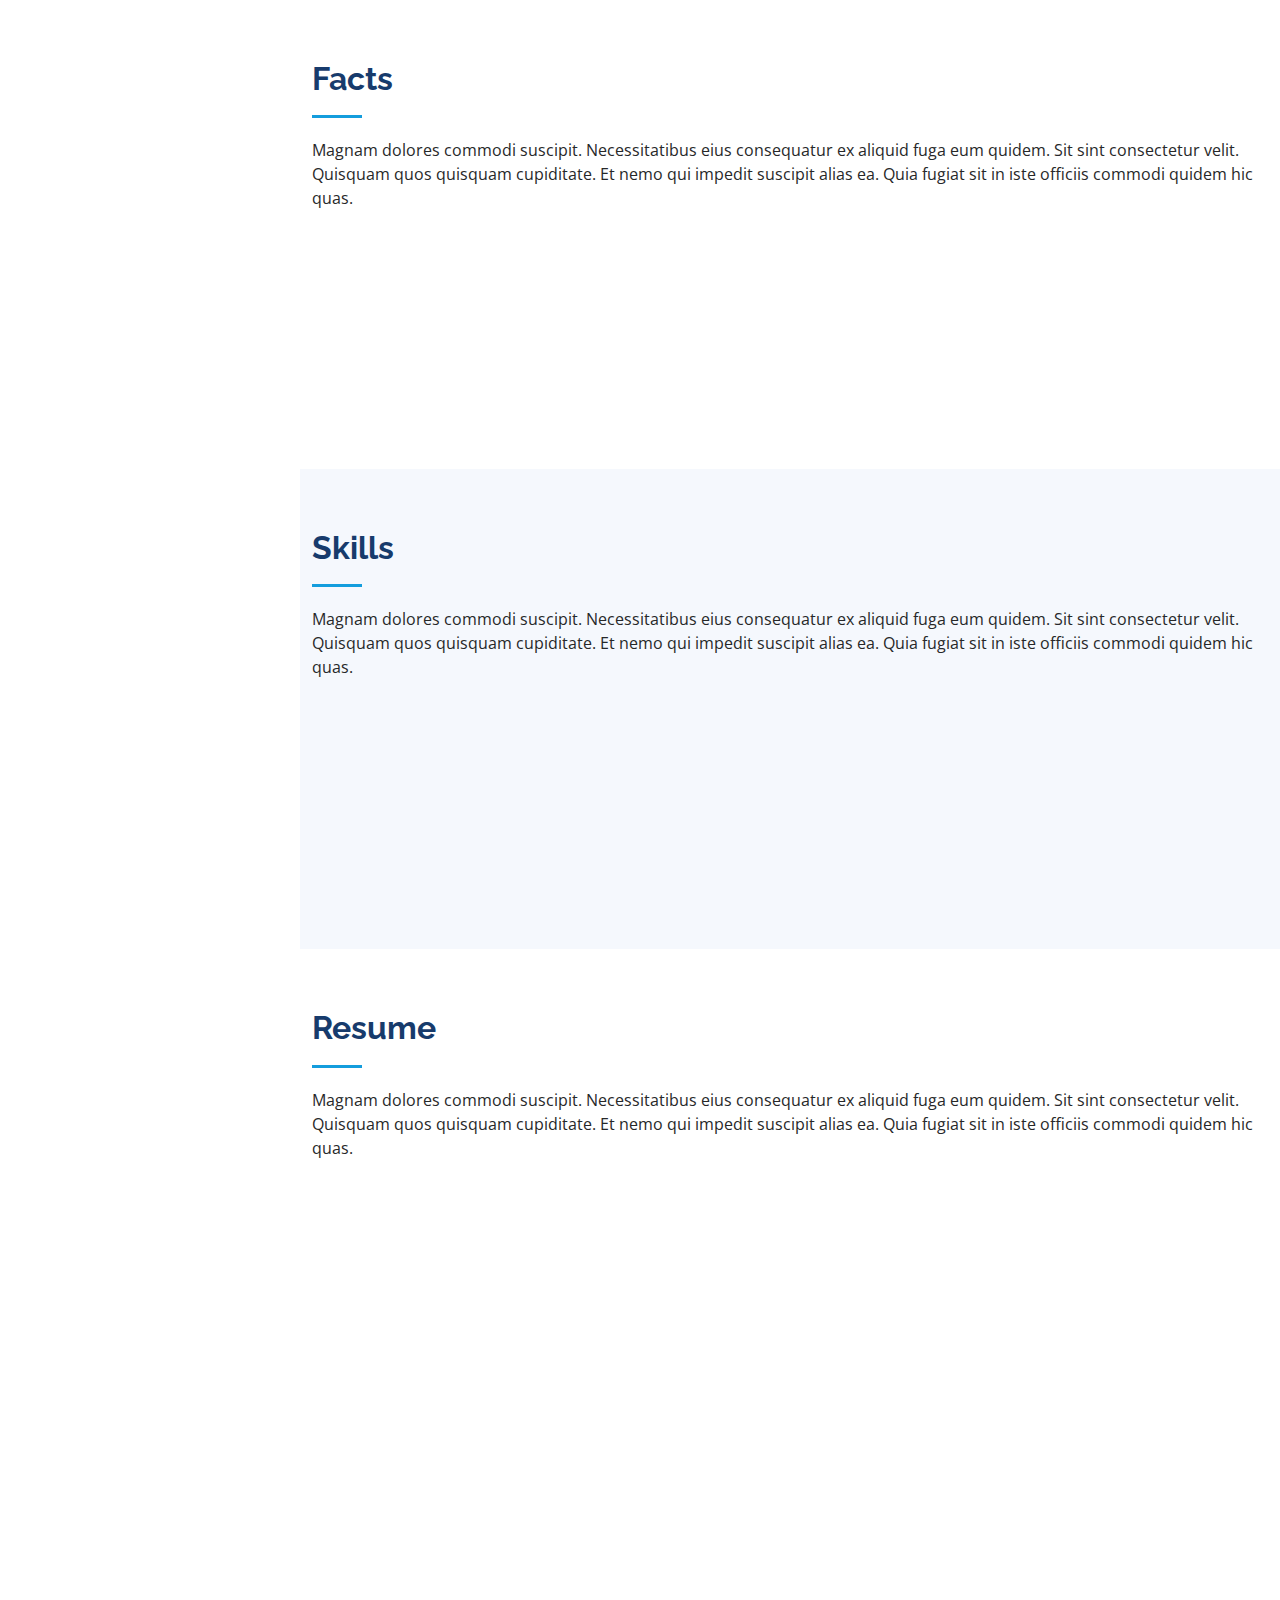
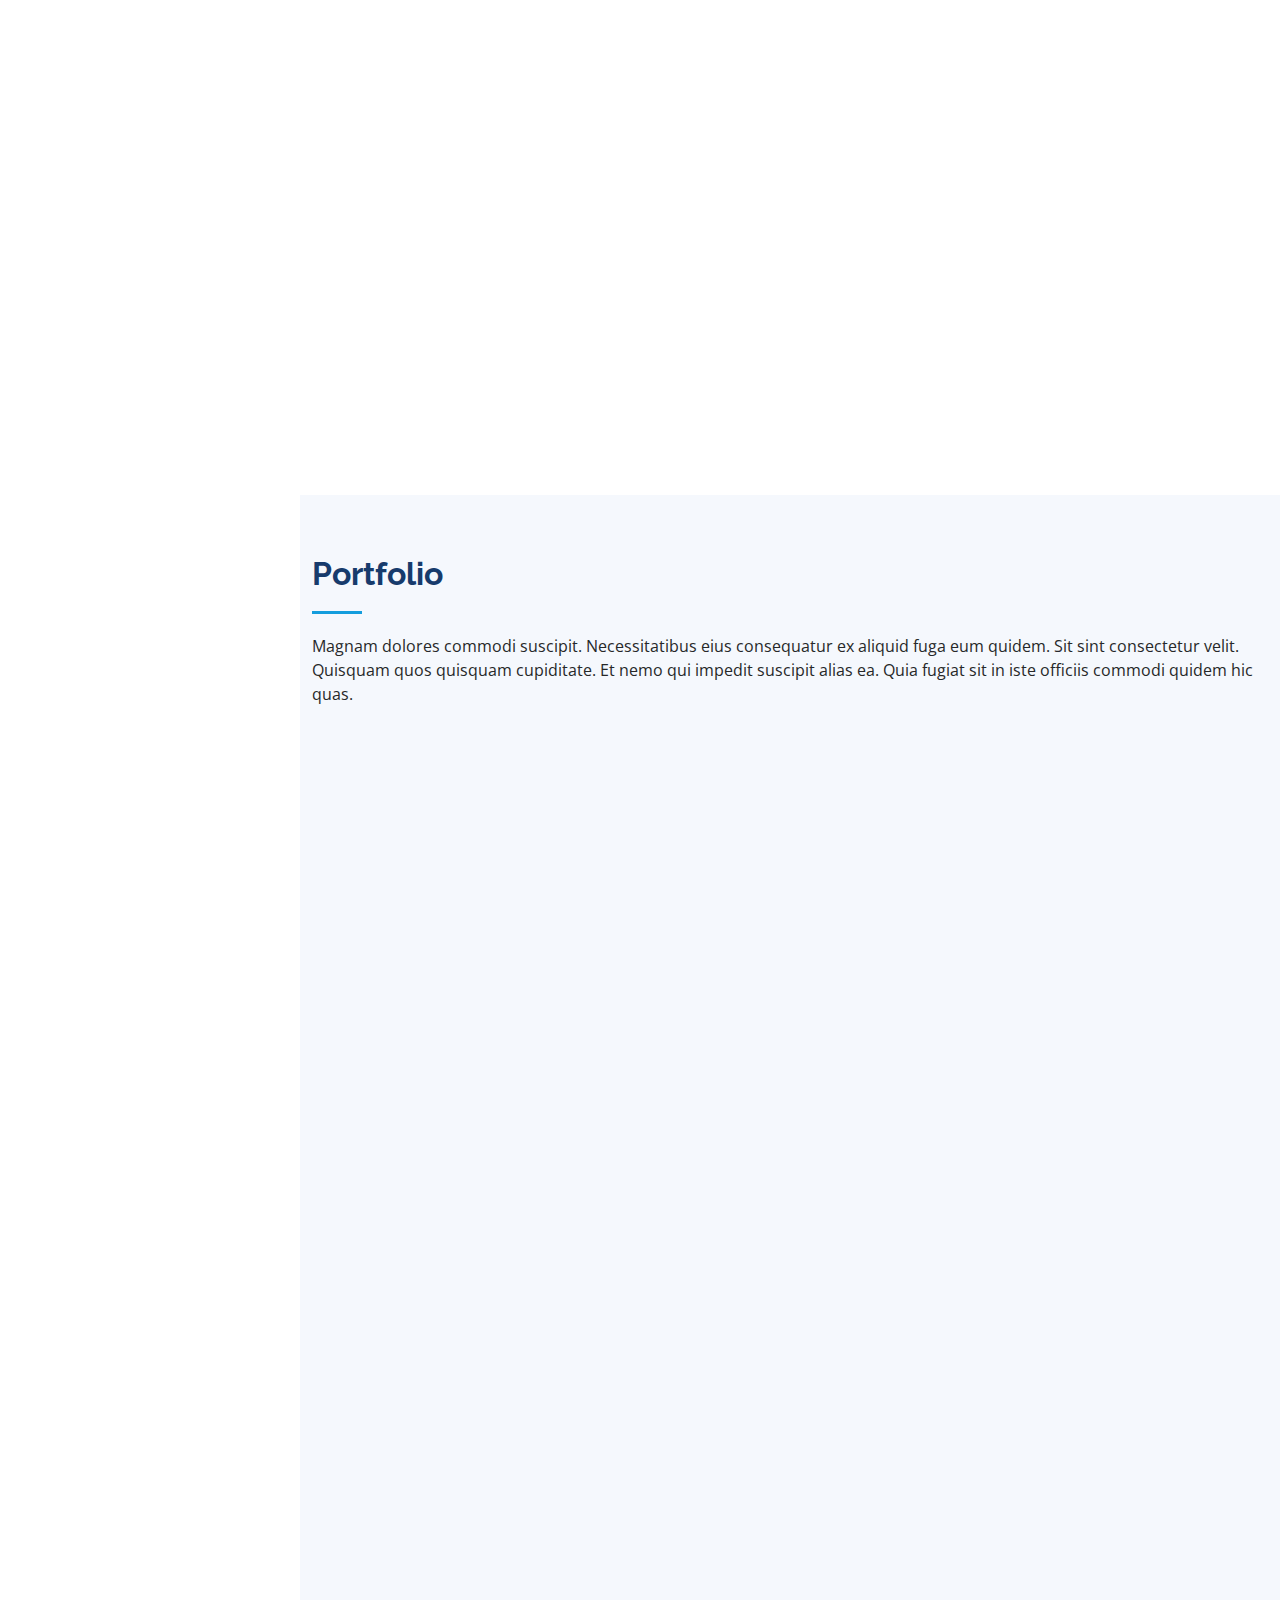
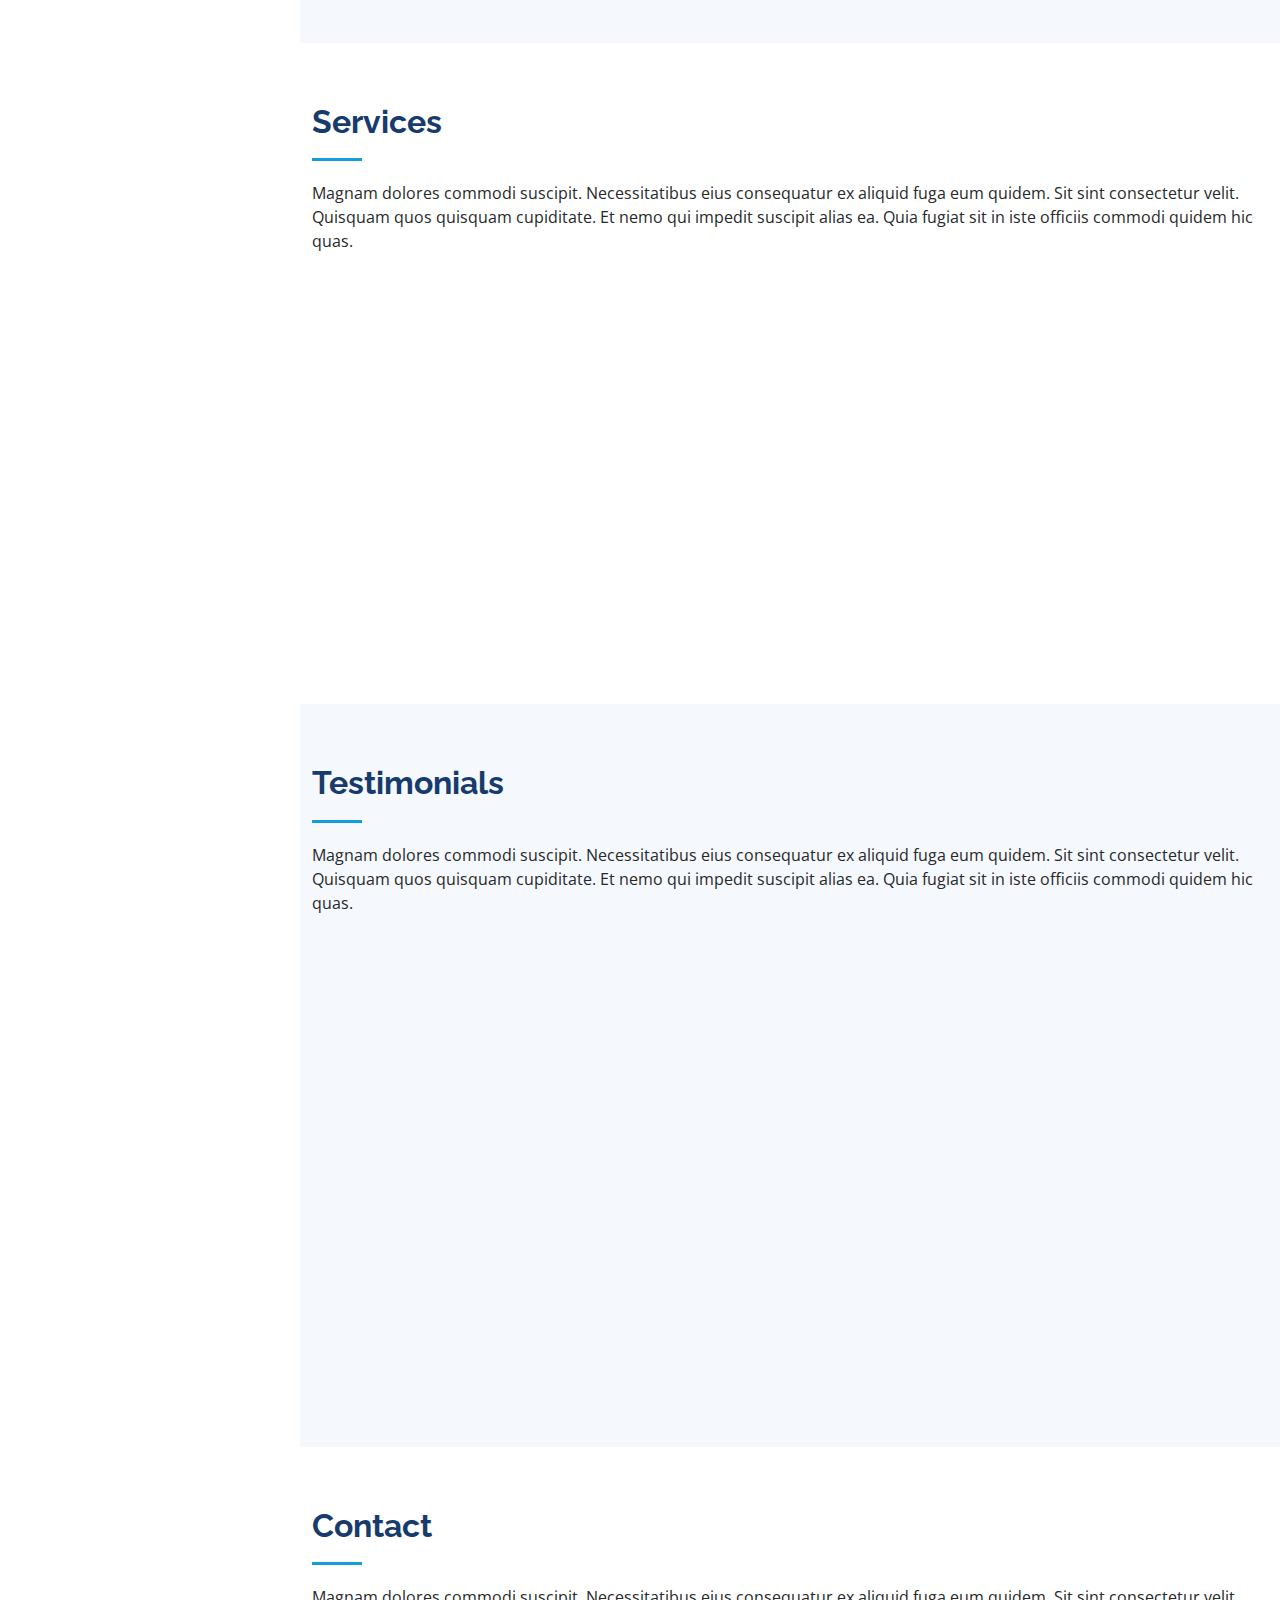
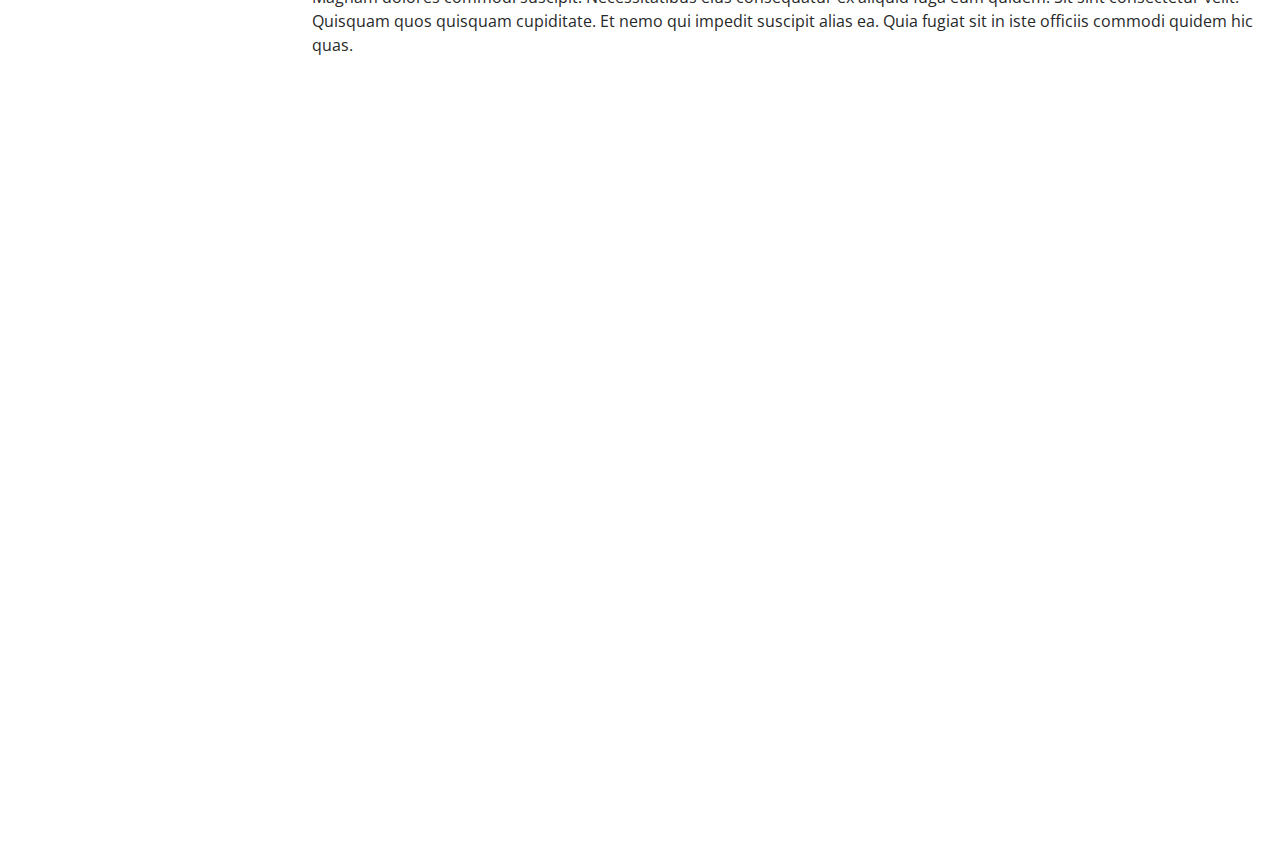
==== commit 03ec1fed: "day 2" ====
--- a/index.html
+++ b/index.html
@@ -5,7 +5,7 @@
   <meta charset="utf-8">
   <meta content="width=device-width, initial-scale=1.0" name="viewport">
 
-  <title>iPortfolio Bootstrap Template - Index</title>
+  <title>Zion's Portfolio</title>
   <meta content="" name="description">
   <meta content="" name="keywords">
 
@@ -45,8 +45,8 @@
     <div class="d-flex flex-column">
 
       <div class="profile">
-        <img src="assets/img/profile-img.jpg" alt="" class="img-fluid rounded-circle">
-        <h1 class="text-light"><a href="index.html">Alex Smith</a></h1>
+        <img src="assets/img/peaches.jpg" alt="" class="img-fluid rounded-circle">
+        <h1 class="text-light"><a href="index.html">Zion Miller</a></h1>
         <div class="social-links mt-3 text-center">
           <a href="#" class="twitter"><i class="bx bxl-twitter"></i></a>
           <a href="#" class="facebook"><i class="bx bxl-facebook"></i></a>
@@ -60,9 +60,9 @@
         <ul>
           <li><a href="#hero" class="nav-link scrollto active"><i class="bx bx-home"></i> <span>Home</span></a></li>
           <li><a href="#about" class="nav-link scrollto"><i class="bx bx-user"></i> <span>About</span></a></li>
-          <li><a href="#resume" class="nav-link scrollto"><i class="bx bx-file-blank"></i> <span>Resume</span></a></li>
-          <li><a href="#portfolio" class="nav-link scrollto"><i class="bx bx-book-content"></i> <span>Portfolio</span></a></li>
-          <li><a href="#services" class="nav-link scrollto"><i class="bx bx-server"></i> <span>Services</span></a></li>
+          <li><a href="#resume" class="nav-link scrollto"><i class="bx bx-file-blank"></i> <span>Education</span></a></li>
+          <li><a href="#portfolio" class="nav-link scrollto"><i class="bx bx-book-content"></i> <span>Work</span></a></li>
+          <li><a href="#services" class="nav-link scrollto"><i class="bx bx-server"></i> <span>Interests</span></a></li>
           <li><a href="#contact" class="nav-link scrollto"><i class="bx bx-envelope"></i> <span>Contact</span></a></li>
         </ul>
       </nav><!-- .nav-menu -->
@@ -72,8 +72,8 @@
   <!-- ======= Hero Section ======= -->
   <section id="hero" class="d-flex flex-column justify-content-center align-items-center">
     <div class="hero-container" data-aos="fade-in">
-      <h1>Alex Smith</h1>
-      <p>I'm <span class="typed" data-typed-items="Designer, Developer, Freelancer, Photographer"></span></p>
+      <h1>Zion Miller</h1>
+      <p>I'm a <span class="typed" data-typed-items="Wrestler, Developer, Student, Designer"></span></p>
     </div>
   </section><!-- End Hero -->
 
@@ -658,4 +658,4 @@
 
 </body>
 
-</html>+</html>
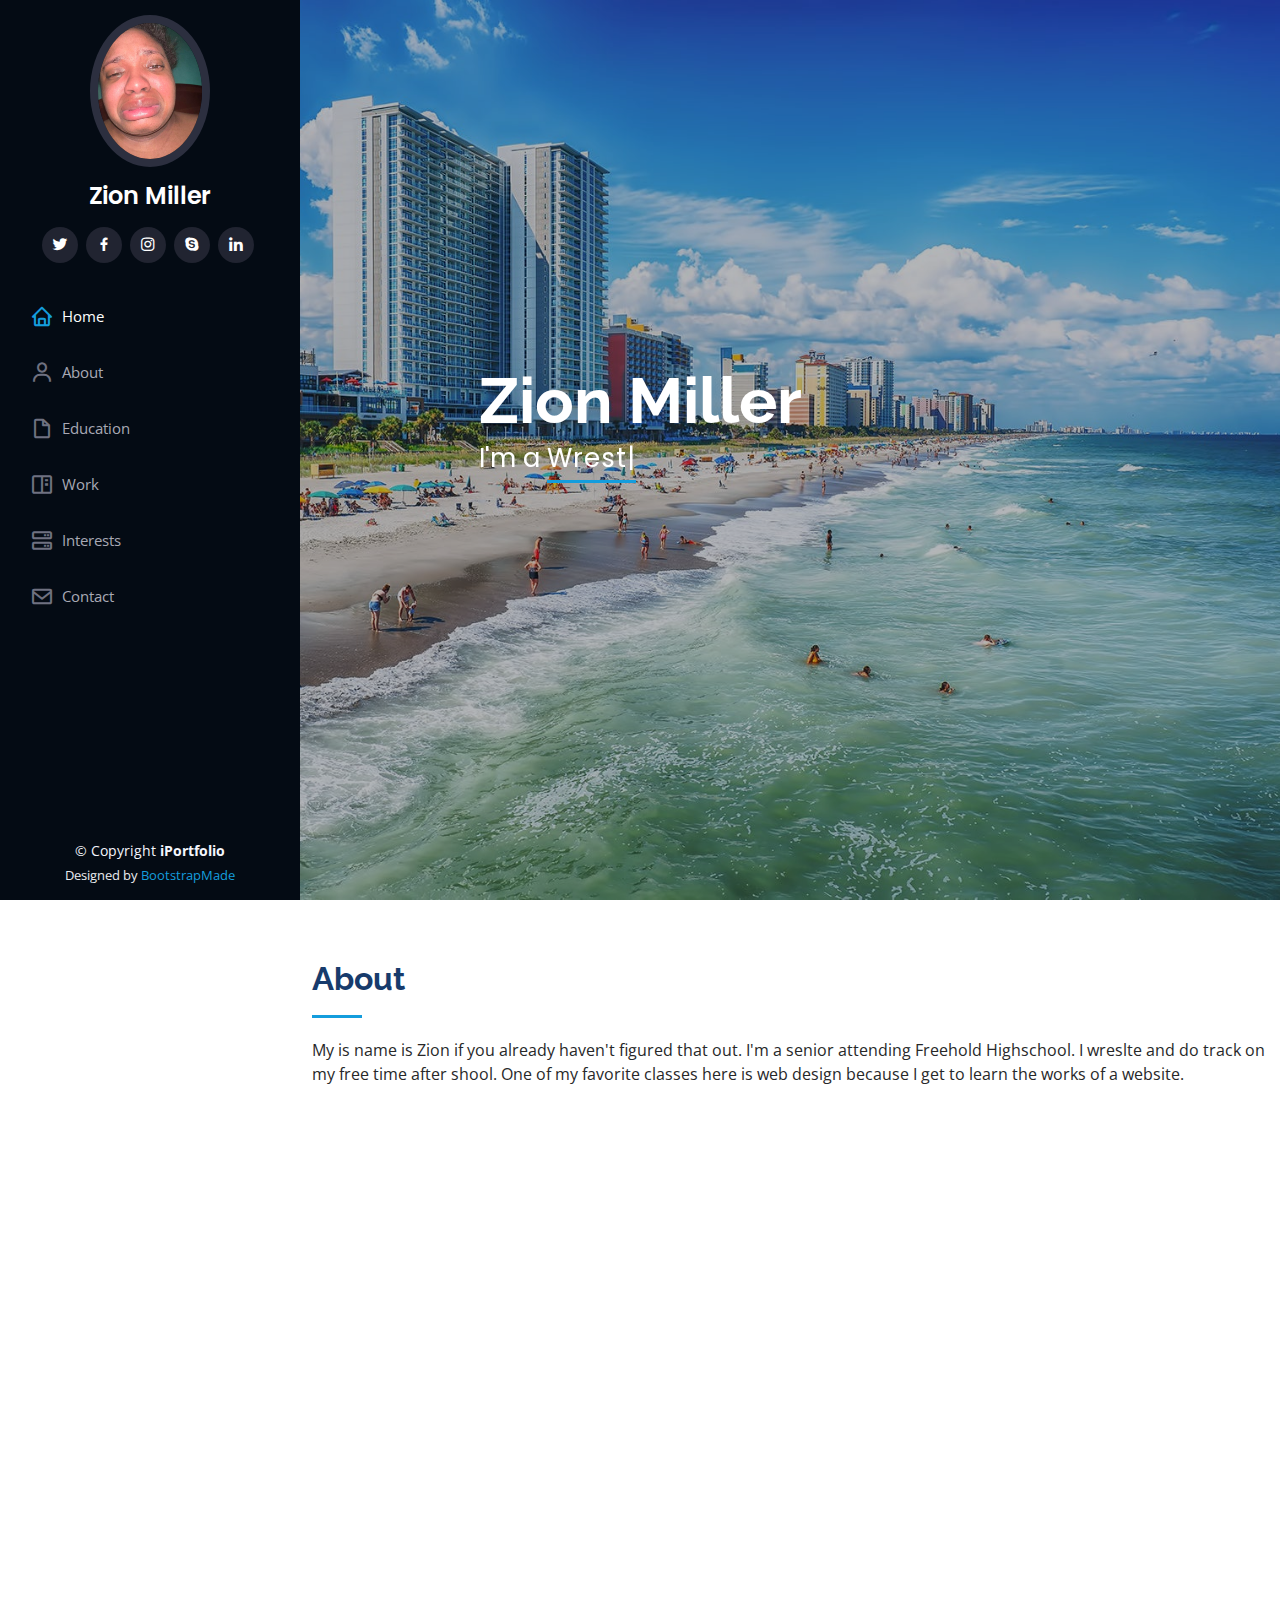
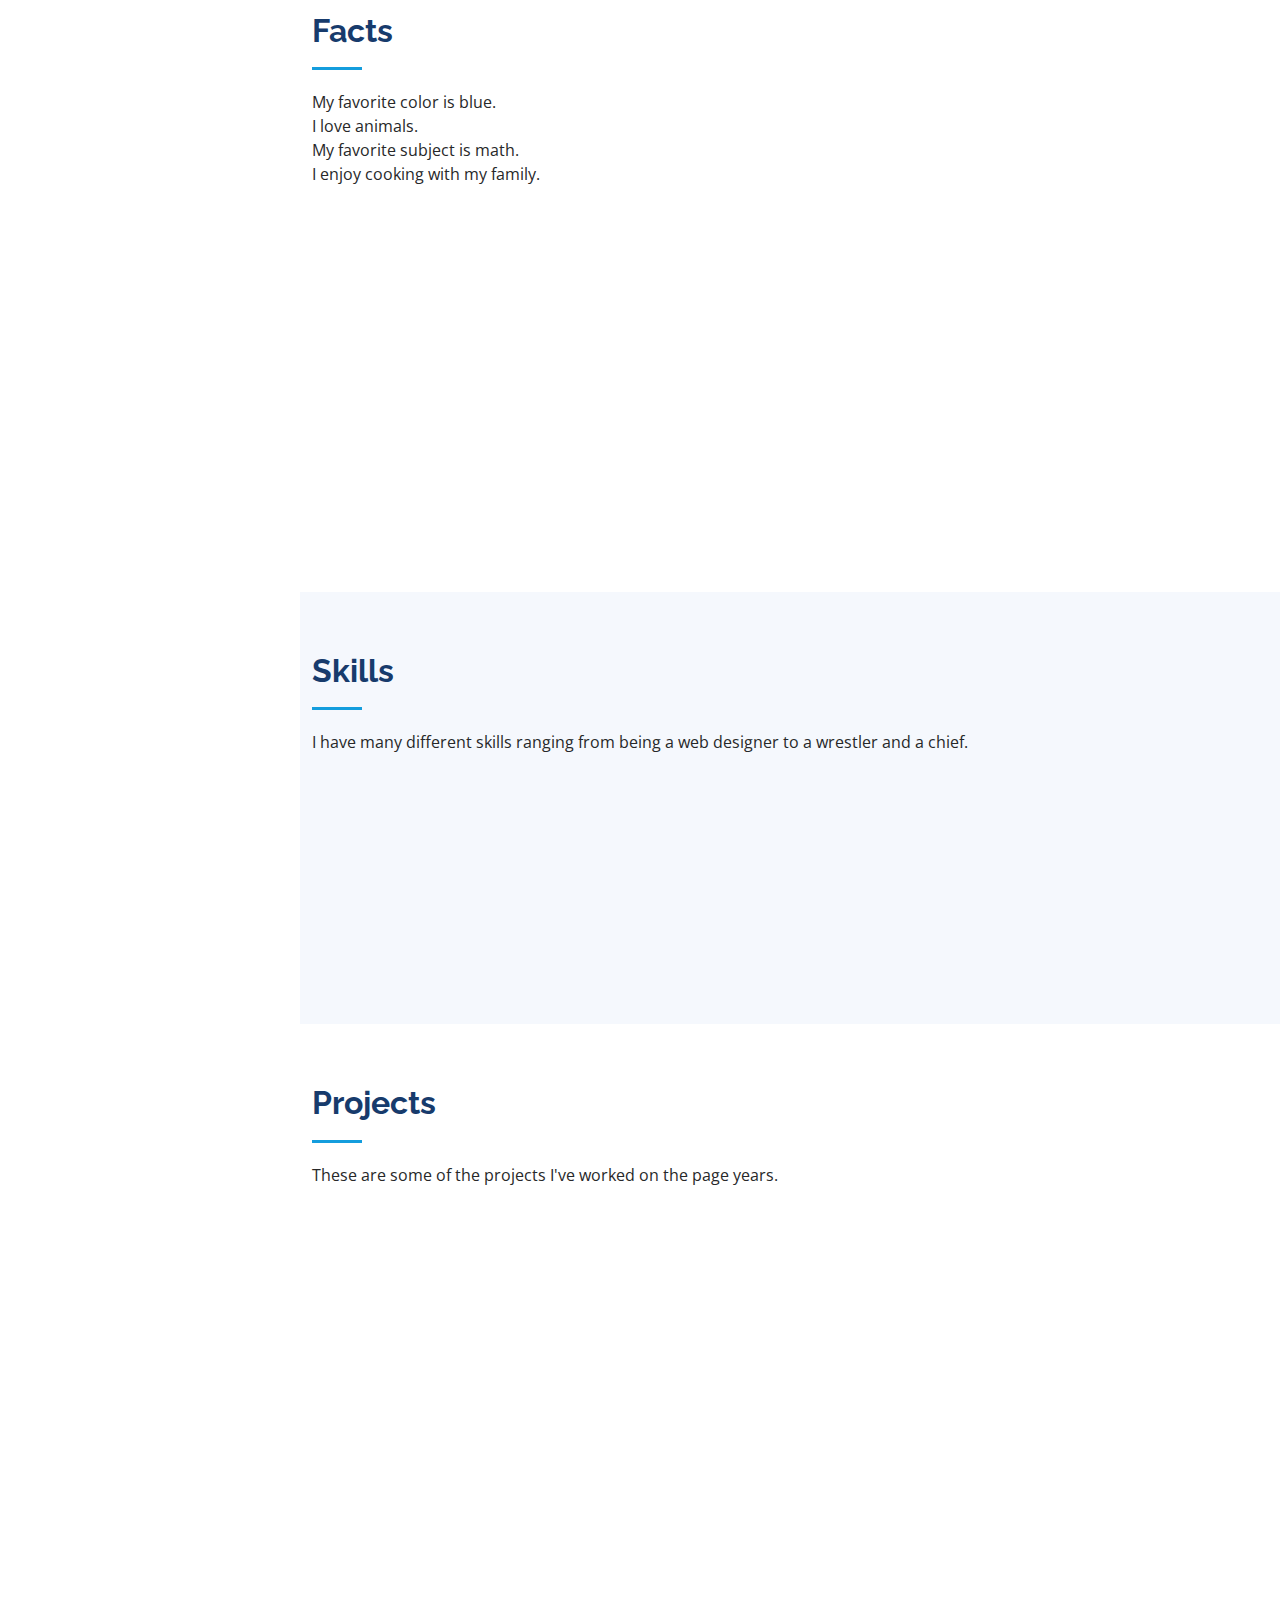
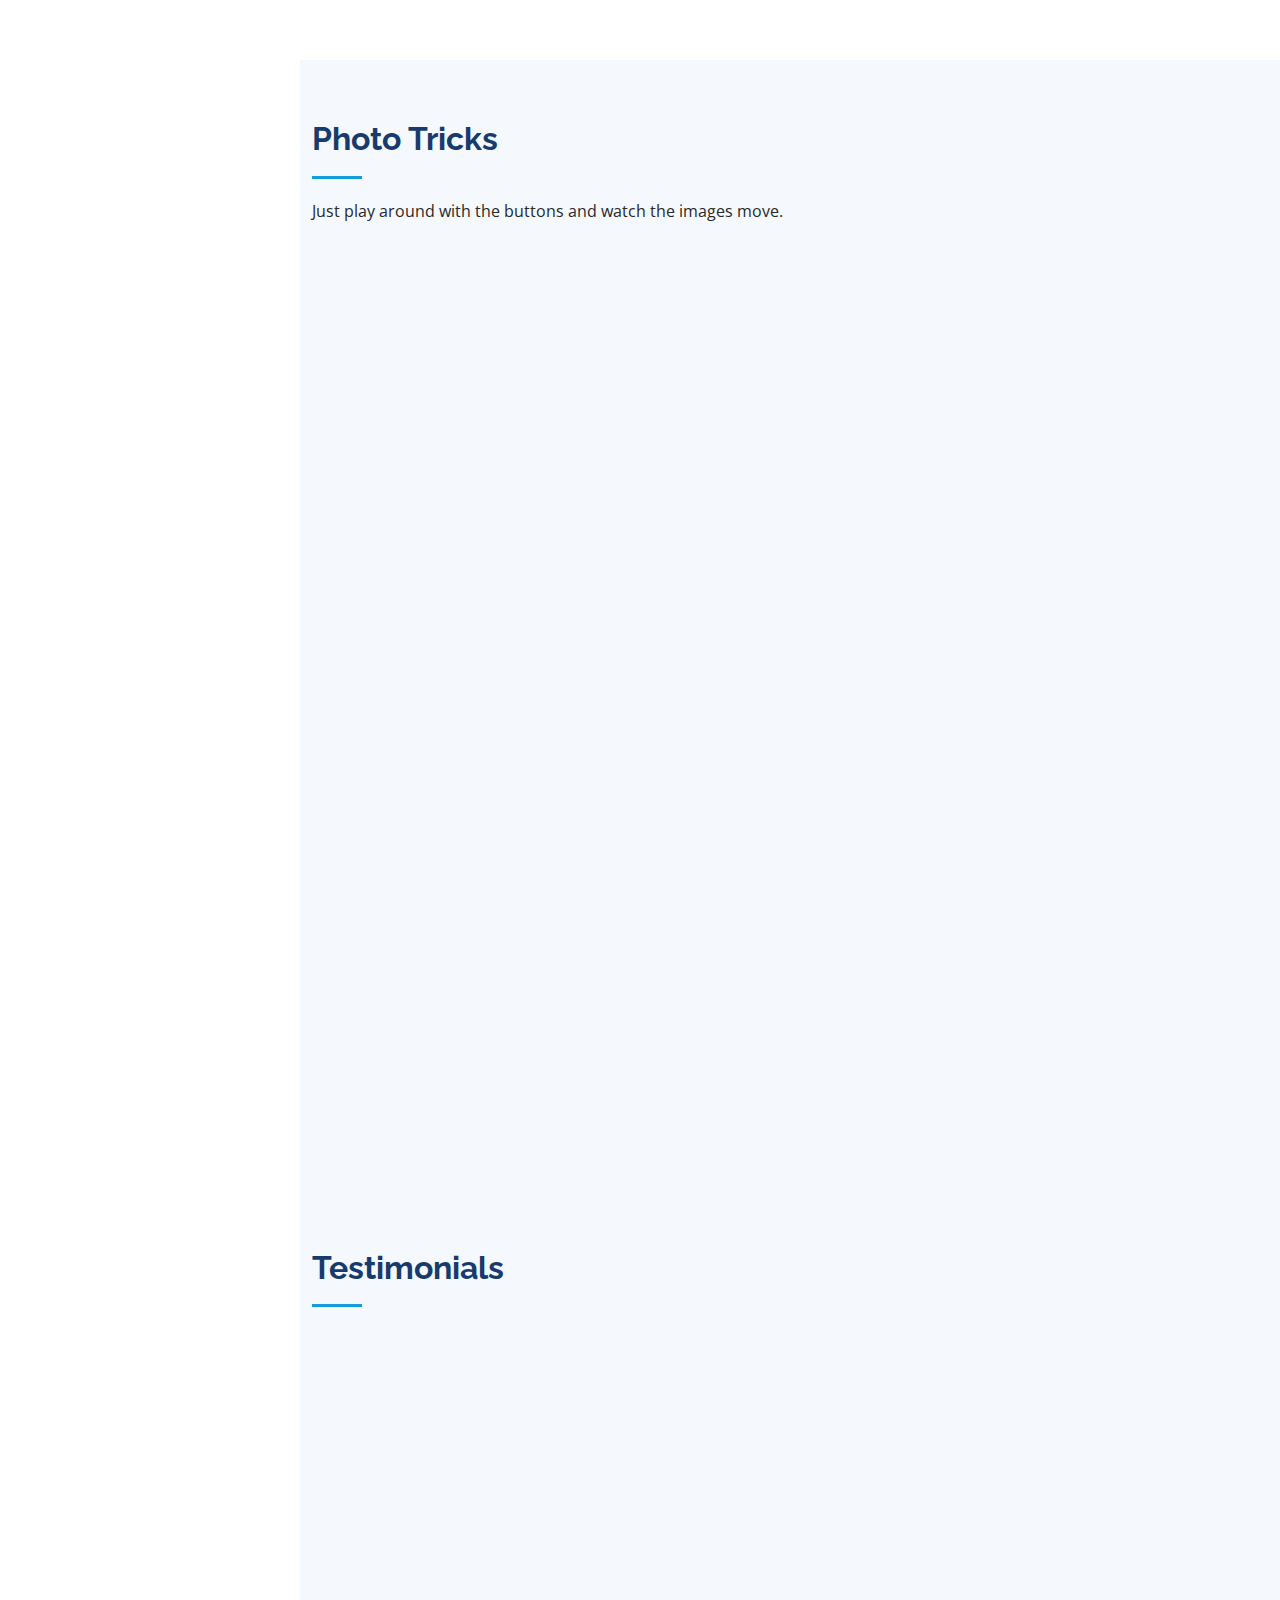
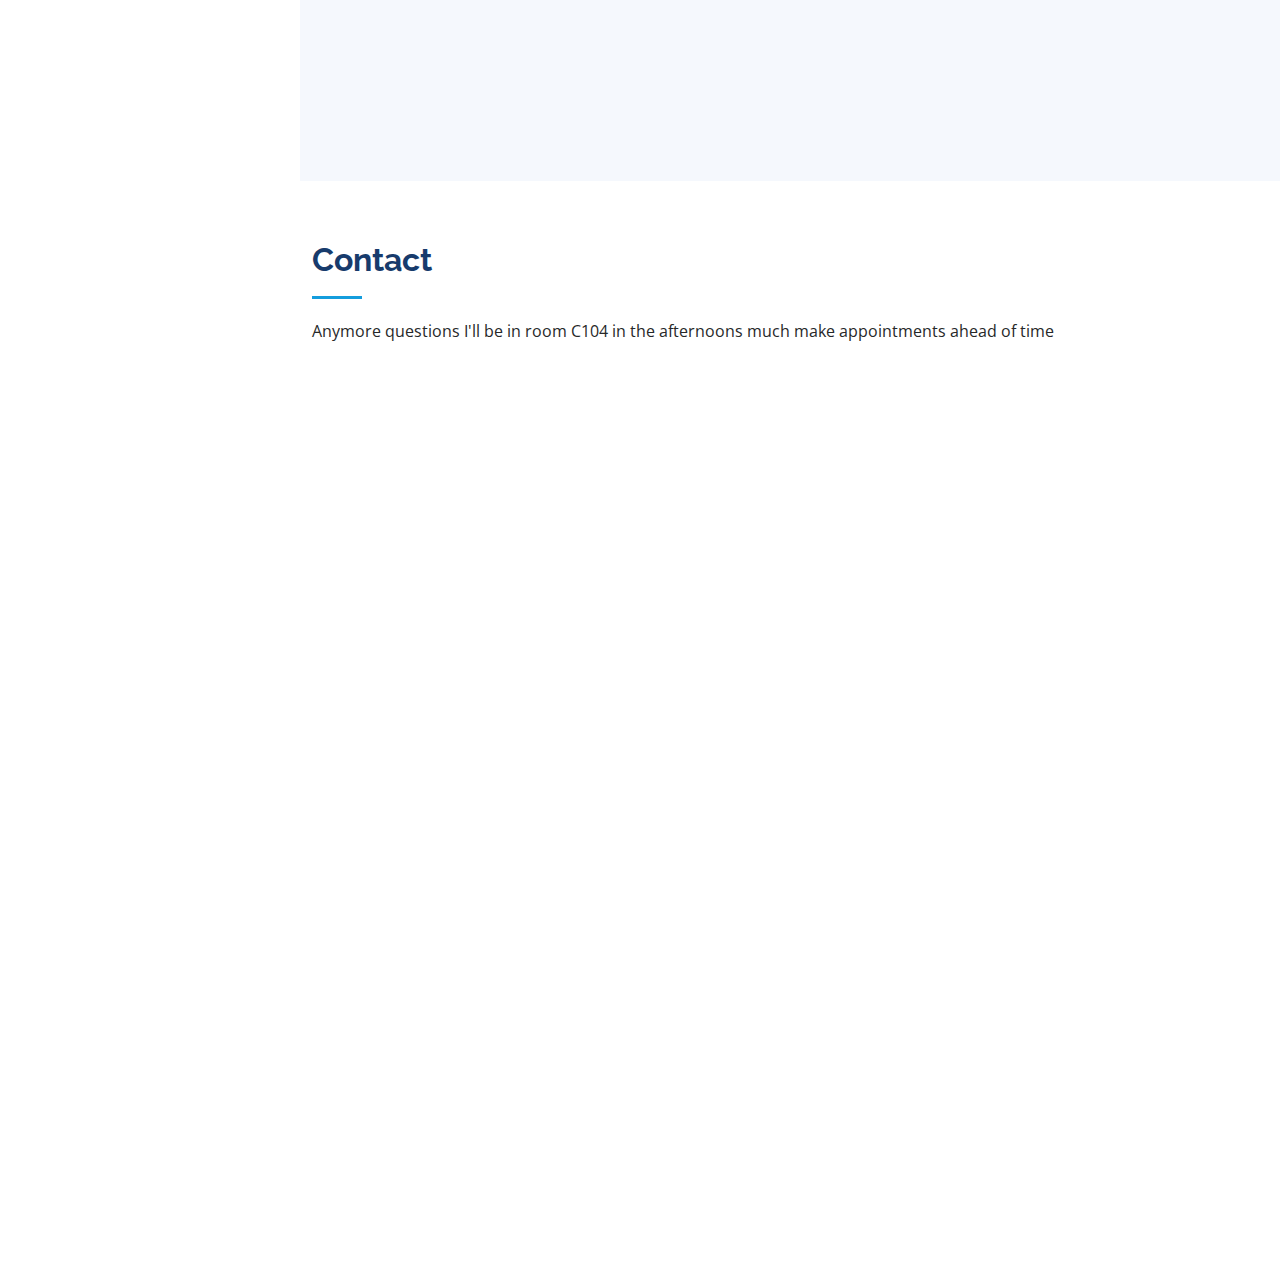
==== commit ddd1e8c5: "done" ====
--- a/index.html
+++ b/index.html
@@ -85,40 +85,38 @@
 
         <div class="section-title">
           <h2>About</h2>
-          <p>Magnam dolores commodi suscipit. Necessitatibus eius consequatur ex aliquid fuga eum quidem. Sit sint consectetur velit. Quisquam quos quisquam cupiditate. Et nemo qui impedit suscipit alias ea. Quia fugiat sit in iste officiis commodi quidem hic quas.</p>
+          <p>My is name is Zion if you already haven't figured that out. I'm a senior attending Freehold Highschool. I wreslte and do track on my free time after shool. One of my favorite classes here is web design because I get to learn the works of a website.</p>
         </div>
 
         <div class="row">
           <div class="col-lg-4" data-aos="fade-right">
-            <img src="assets/img/profile-img.jpg" class="img-fluid" alt="">
+            <img src="assets/img/peaches1.jpg" class="img-fluid" alt="">
           </div>
           <div class="col-lg-8 pt-4 pt-lg-0 content" data-aos="fade-left">
             <h3>UI/UX Designer &amp; Web Developer.</h3>
             <p class="fst-italic">
-              Lorem ipsum dolor sit amet, consectetur adipiscing elit, sed do eiusmod tempor incididunt ut labore et dolore
-              magna aliqua.
+              Web designing is so fun!!
             </p>
             <div class="row">
               <div class="col-lg-6">
                 <ul>
-                  <li><i class="bi bi-chevron-right"></i> <strong>Birthday:</strong> <span>1 May 1995</span></li>
-                  <li><i class="bi bi-chevron-right"></i> <strong>Website:</strong> <span>www.example.com</span></li>
-                  <li><i class="bi bi-chevron-right"></i> <strong>Phone:</strong> <span>+123 456 7890</span></li>
-                  <li><i class="bi bi-chevron-right"></i> <strong>City:</strong> <span>New York, USA</span></li>
+                  <li><i class="bi bi-chevron-right"></i> <strong>Birthday:</strong> <span>27 Sept 2003</span></li>
+                  <li><i class="bi bi-chevron-right"></i> <strong>Website:</strong> <span>www.w2.com</span></li>
+                  <li><i class="bi bi-chevron-right"></i> <strong>Phone:</strong> <span>911</span></li>
+                  <li><i class="bi bi-chevron-right"></i> <strong>City:</strong> <span>Freehold, NJ</span></li>
                 </ul>
               </div>
               <div class="col-lg-6">
                 <ul>
-                  <li><i class="bi bi-chevron-right"></i> <strong>Age:</strong> <span>30</span></li>
-                  <li><i class="bi bi-chevron-right"></i> <strong>Degree:</strong> <span>Master</span></li>
-                  <li><i class="bi bi-chevron-right"></i> <strong>PhEmailone:</strong> <span>email@example.com</span></li>
+                  <li><i class="bi bi-chevron-right"></i> <strong>Age:</strong> <span>18</span></li>
+                  <li><i class="bi bi-chevron-right"></i> <strong>Degree:</strong> <span>Highschool for right now</span></li>
+                  <li><i class="bi bi-chevron-right"></i> <strong>Email:</strong> <span>122zmiller@frhsd.com</span></li>
                   <li><i class="bi bi-chevron-right"></i> <strong>Freelance:</strong> <span>Available</span></li>
                 </ul>
               </div>
             </div>
             <p>
-              Officiis eligendi itaque labore et dolorum mollitia officiis optio vero. Quisquam sunt adipisci omnis et ut. Nulla accusantium dolor incidunt officia tempore. Et eius omnis.
-              Cupiditate ut dicta maxime officiis quidem quia. Sed et consectetur qui quia repellendus itaque neque. Aliquid amet quidem ut quaerat cupiditate. Ab et eum qui repellendus omnis culpa magni laudantium dolores.
+        "Taking responsibility - practicing 100 percent responsibility every day - is about seeing ourselves not as right or wrong, but as an agent, chooser, problem solver, and learner in the complex interrelationships of our lives so that we can better integrate with the people and world around us. When we do this, we enjoy a better and more productive way to live and lead." Christopher Avery, The Responsibility
             </p>
           </div>
         </div>
@@ -132,7 +130,10 @@
 
         <div class="section-title">
           <h2>Facts</h2>
-          <p>Magnam dolores commodi suscipit. Necessitatibus eius consequatur ex aliquid fuga eum quidem. Sit sint consectetur velit. Quisquam quos quisquam cupiditate. Et nemo qui impedit suscipit alias ea. Quia fugiat sit in iste officiis commodi quidem hic quas.</p>
+          <p>My favorite color is blue.</p>
+          <p>I love animals.</p>
+          <p>My favorite subject is math.</p>
+          <p>I enjoy cooking with my family.</p>
         </div>
 
         <div class="row no-gutters">
@@ -140,32 +141,32 @@
           <div class="col-lg-3 col-md-6 d-md-flex align-items-md-stretch" data-aos="fade-up">
             <div class="count-box">
               <i class="bi bi-emoji-smile"></i>
-              <span data-purecounter-start="0" data-purecounter-end="232" data-purecounter-duration="1" class="purecounter"></span>
-              <p><strong>Happy Clients</strong> consequuntur quae</p>
+              <span data-purecounter-start="0" data-purecounter-end="100" data-purecounter-duration="1" class="purecounter"></span>
+              <p><strong>Happiness</strong> Enjoy the little things in life!</p>
             </div>
           </div>
 
           <div class="col-lg-3 col-md-6 d-md-flex align-items-md-stretch" data-aos="fade-up" data-aos-delay="100">
             <div class="count-box">
               <i class="bi bi-journal-richtext"></i>
-              <span data-purecounter-start="0" data-purecounter-end="521" data-purecounter-duration="1" class="purecounter"></span>
-              <p><strong>Projects</strong> adipisci atque cum quia aut</p>
+              <span data-purecounter-start="0" data-purecounter-end="70" data-purecounter-duration="1" class="purecounter"></span>
+              <p><strong> Coding Strength</strong> When it comes to dealing with just the html and css i know exaclty what to do. Dealing wiht Js is whole another ball park.</p>
             </div>
           </div>
 
           <div class="col-lg-3 col-md-6 d-md-flex align-items-md-stretch" data-aos="fade-up" data-aos-delay="200">
             <div class="count-box">
               <i class="bi bi-headset"></i>
-              <span data-purecounter-start="0" data-purecounter-end="1453" data-purecounter-duration="1" class="purecounter"></span>
-              <p><strong>Hours Of Support</strong> aut commodi quaerat</p>
+              <span data-purecounter-start="0" data-purecounter-end="100" data-purecounter-duration="1" class="purecounter"></span>
+              <p><strong>Music</strong> I love to listen to music throughout my day.</p>
             </div>
           </div>
 
           <div class="col-lg-3 col-md-6 d-md-flex align-items-md-stretch" data-aos="fade-up" data-aos-delay="300">
             <div class="count-box">
               <i class="bi bi-people"></i>
-              <span data-purecounter-start="0" data-purecounter-end="32" data-purecounter-duration="1" class="purecounter"></span>
-              <p><strong>Hard Workers</strong> rerum asperiores dolor</p>
+              <span data-purecounter-start="0" data-purecounter-end="99" data-purecounter-duration="1" class="purecounter"></span>
+              <p><strong>Working with others</strong> I enjoy working with other people alot.</p>
             </div>
           </div>
 
@@ -180,7 +181,7 @@
 
         <div class="section-title">
           <h2>Skills</h2>
-          <p>Magnam dolores commodi suscipit. Necessitatibus eius consequatur ex aliquid fuga eum quidem. Sit sint consectetur velit. Quisquam quos quisquam cupiditate. Et nemo qui impedit suscipit alias ea. Quia fugiat sit in iste officiis commodi quidem hic quas.</p>
+          <p>I have many different skills ranging from being a web designer to a wrestler and a chief.</p>
         </div>
 
         <div class="row skills-content">
@@ -195,14 +196,14 @@
             </div>
 
             <div class="progress">
-              <span class="skill">CSS <i class="val">90%</i></span>
+              <span class="skill">CSS <i class="val">100%</i></span>
               <div class="progress-bar-wrap">
                 <div class="progress-bar" role="progressbar" aria-valuenow="90" aria-valuemin="0" aria-valuemax="100"></div>
               </div>
             </div>
 
             <div class="progress">
-              <span class="skill">JavaScript <i class="val">75%</i></span>
+              <span class="skill">JavaScript <i class="val">65%</i></span>
               <div class="progress-bar-wrap">
                 <div class="progress-bar" role="progressbar" aria-valuenow="75" aria-valuemin="0" aria-valuemax="100"></div>
               </div>
@@ -213,21 +214,21 @@
           <div class="col-lg-6" data-aos="fade-up" data-aos-delay="100">
 
             <div class="progress">
-              <span class="skill">PHP <i class="val">80%</i></span>
+              <span class="skill">Cooking<i class="val">88%</i></span>
               <div class="progress-bar-wrap">
                 <div class="progress-bar" role="progressbar" aria-valuenow="80" aria-valuemin="0" aria-valuemax="100"></div>
               </div>
             </div>
 
             <div class="progress">
-              <span class="skill">WordPress/CMS <i class="val">90%</i></span>
+              <span class="skill">Wrestler<i class="val">90%</i></span>
               <div class="progress-bar-wrap">
                 <div class="progress-bar" role="progressbar" aria-valuenow="90" aria-valuemin="0" aria-valuemax="100"></div>
               </div>
             </div>
 
             <div class="progress">
-              <span class="skill">Photoshop <i class="val">55%</i></span>
+              <span class="skill">Photoshop Skills <i class="val">75%</i></span>
               <div class="progress-bar-wrap">
                 <div class="progress-bar" role="progressbar" aria-valuenow="55" aria-valuemin="0" aria-valuemax="100"></div>
               </div>
@@ -245,59 +246,43 @@
       <div class="container">
 
         <div class="section-title">
-          <h2>Resume</h2>
-          <p>Magnam dolores commodi suscipit. Necessitatibus eius consequatur ex aliquid fuga eum quidem. Sit sint consectetur velit. Quisquam quos quisquam cupiditate. Et nemo qui impedit suscipit alias ea. Quia fugiat sit in iste officiis commodi quidem hic quas.</p>
+          <h2>Projects</h2>
+          <p>These are some of the projects I've worked on the page years. </p>
         </div>
 
         <div class="row">
           <div class="col-lg-6" data-aos="fade-up">
-            <h3 class="resume-title">Sumary</h3>
+            <h3 class="resume-title">Websites</h3>
             <div class="resume-item pb-0">
-              <h4>Alex Smith</h4>
-              <p><em>Innovative and deadline-driven Graphic Designer with 3+ years of experience designing and developing user-centered digital/print marketing material from initial concept to final, polished deliverable.</em></p>
+              <h4>Zion's caculator</h4>
+              <p><em><a href="https://jsfiddle.net/122zion/zxfe1qd3/89/">What's 1+1?</a></em></p>
+            </div>
+
+            <h3 class="resume-title">Old Portfolio</h3>
+            <div class="resume-item">
+              <h4>Web Designer</h4>
+              <h5>Sep 2021 - Dec 2021</h5>
+              <p><em><a href="https://122zion.github.io/portfolio2/">Old Zion</a></em></p>
+            </div>
+            <div class="resume-item">
+              <h4>Likes or Dislikes</h4>
+              <p><em><a href="https://jsfiddle.net/122zion/d8bnwLh7/70/">Thumbs Up!</a></em></p>
+
+            </div>
+          </div>
+          <div class="col-lg-6" data-aos="fade-up" data-aos-delay="100">
+            <h3 class="resume-title">Websites that can help futrue coders</h3>
+            <div class="resume-item">
+
+              <h5>Check out some amazing color schemes</h5>
+              <p><em><a href="https://coolors.co/">Coolors</a></em></p>
+            </div>
+            <div class="resume-item">
+              <h4>W3schools</h4>
+              <p><em><a href="https://www.w3schools.com/">W3schools</a></em></p>
               <ul>
-                <li>Portland par 127,Orlando, FL</li>
-                <li>(123) 456-7891</li>
-                <li>alice.barkley@example.com</li>
-              </ul>
-            </div>
-
-            <h3 class="resume-title">Education</h3>
-            <div class="resume-item">
-              <h4>Master of Fine Arts &amp; Graphic Design</h4>
-              <h5>2015 - 2016</h5>
-              <p><em>Rochester Institute of Technology, Rochester, NY</em></p>
-              <p>Qui deserunt veniam. Et sed aliquam labore tempore sed quisquam iusto autem sit. Ea vero voluptatum qui ut dignissimos deleniti nerada porti sand markend</p>
-            </div>
-            <div class="resume-item">
-              <h4>Bachelor of Fine Arts &amp; Graphic Design</h4>
-              <h5>2010 - 2014</h5>
-              <p><em>Rochester Institute of Technology, Rochester, NY</em></p>
-              <p>Quia nobis sequi est occaecati aut. Repudiandae et iusto quae reiciendis et quis Eius vel ratione eius unde vitae rerum voluptates asperiores voluptatem Earum molestiae consequatur neque etlon sader mart dila</p>
-            </div>
-          </div>
-          <div class="col-lg-6" data-aos="fade-up" data-aos-delay="100">
-            <h3 class="resume-title">Professional Experience</h3>
-            <div class="resume-item">
-              <h4>Senior graphic design specialist</h4>
-              <h5>2019 - Present</h5>
-              <p><em>Experion, New York, NY </em></p>
-              <ul>
-                <li>Lead in the design, development, and implementation of the graphic, layout, and production communication materials</li>
-                <li>Delegate tasks to the 7 members of the design team and provide counsel on all aspects of the project. </li>
-                <li>Supervise the assessment of all graphic materials in order to ensure quality and accuracy of the design</li>
-                <li>Oversee the efficient use of production project budgets ranging from $2,000 - $25,000</li>
-              </ul>
-            </div>
-            <div class="resume-item">
-              <h4>Graphic design specialist</h4>
-              <h5>2017 - 2018</h5>
-              <p><em>Stepping Stone Advertising, New York, NY</em></p>
-              <ul>
-                <li>Developed numerous marketing programs (logos, brochures,infographics, presentations, and advertisements).</li>
-                <li>Managed up to 5 projects or tasks at a given time while under pressure</li>
-                <li>Recommended and consulted with clients on the most appropriate graphic design</li>
-                <li>Created 4+ design presentations and proposals a month for clients and account managers</li>
+                <li>This website will have everything you need to start off</li>
+
               </ul>
             </div>
           </div>
@@ -311,8 +296,8 @@
       <div class="container">
 
         <div class="section-title">
-          <h2>Portfolio</h2>
-          <p>Magnam dolores commodi suscipit. Necessitatibus eius consequatur ex aliquid fuga eum quidem. Sit sint consectetur velit. Quisquam quos quisquam cupiditate. Et nemo qui impedit suscipit alias ea. Quia fugiat sit in iste officiis commodi quidem hic quas.</p>
+          <h2>Photo Tricks</h2>
+          <p>Just play around with the buttons and watch the images move.</p>
         </div>
 
         <div class="row" data-aos="fade-up">
@@ -330,9 +315,9 @@
 
           <div class="col-lg-4 col-md-6 portfolio-item filter-app">
             <div class="portfolio-wrap">
-              <img src="assets/img/portfolio/portfolio-1.jpg" class="img-fluid" alt="">
-              <div class="portfolio-links">
-                <a href="assets/img/portfolio/portfolio-1.jpg" data-gallery="portfolioGallery" class="portfolio-lightbox" title="App 1"><i class="bx bx-plus"></i></a>
+              <img src="assets/img/beach3.jpg" class="img-fluid" alt="">
+              <div class="portfolio-links">
+                <a href="assets/img/beach3.jpg" data-gallery="portfolioGallery" class="portfolio-lightbox" title="App 1"><i class="bx bx-plus"></i></a>
                 <a href="portfolio-details.html" title="More Details"><i class="bx bx-link"></i></a>
               </div>
             </div>
@@ -340,9 +325,9 @@
 
           <div class="col-lg-4 col-md-6 portfolio-item filter-web">
             <div class="portfolio-wrap">
-              <img src="assets/img/portfolio/portfolio-2.jpg" class="img-fluid" alt="">
-              <div class="portfolio-links">
-                <a href="assets/img/portfolio/portfolio-2.jpg" data-gallery="portfolioGallery" class="portfolio-lightbox" title="Web 3"><i class="bx bx-plus"></i></a>
+              <img src="assets/img//food.jpg" class="img-fluid" alt="">
+              <div class="portfolio-links">
+                <a href="assets/img/food.jpg" data-gallery="portfolioGallery" class="portfolio-lightbox" title="Web 3"><i class="bx bx-plus"></i></a>
                 <a href="portfolio-details.html" title="More Details"><i class="bx bx-link"></i></a>
               </div>
             </div>
@@ -350,9 +335,9 @@
 
           <div class="col-lg-4 col-md-6 portfolio-item filter-app">
             <div class="portfolio-wrap">
-              <img src="assets/img/portfolio/portfolio-3.jpg" class="img-fluid" alt="">
-              <div class="portfolio-links">
-                <a href="assets/img/portfolio/portfolio-3.jpg" data-gallery="portfolioGallery" class="portfolio-lightbox" title="App 2"><i class="bx bx-plus"></i></a>
+              <img src="assets/img/minecraft.jpg" class="img-fluid" alt="">
+              <div class="portfolio-links">
+                <a href="assets/img/minecraft.jpg" data-gallery="portfolioGallery" class="portfolio-lightbox" title="App 2"><i class="bx bx-plus"></i></a>
                 <a href="portfolio-details.html" title="More Details"><i class="bx bx-link"></i></a>
               </div>
             </div>
@@ -360,9 +345,9 @@
 
           <div class="col-lg-4 col-md-6 portfolio-item filter-card">
             <div class="portfolio-wrap">
-              <img src="assets/img/portfolio/portfolio-4.jpg" class="img-fluid" alt="">
-              <div class="portfolio-links">
-                <a href="assets/img/portfolio/portfolio-4.jpg" data-gallery="portfolioGallery" class="portfolio-lightbox" title="Card 2"><i class="bx bx-plus"></i></a>
+              <img src="assets/img/mustang.jpg" class="img-fluid" alt="">
+              <div class="portfolio-links">
+                <a href="assets/img/mustang.jpg" data-gallery="portfolioGallery" class="portfolio-lightbox" title="Card 2"><i class="bx bx-plus"></i></a>
                 <a href="portfolio-details.html" title="More Details"><i class="bx bx-link"></i></a>
               </div>
             </div>
@@ -370,9 +355,9 @@
 
           <div class="col-lg-4 col-md-6 portfolio-item filter-web">
             <div class="portfolio-wrap">
-              <img src="assets/img/portfolio/portfolio-5.jpg" class="img-fluid" alt="">
-              <div class="portfolio-links">
-                <a href="assets/img/portfolio/portfolio-5.jpg" data-gallery="portfolioGallery" class="portfolio-lightbox" title="Web 2"><i class="bx bx-plus"></i></a>
+              <img src="assets/img/tv.jpg" class="img-fluid" alt="">
+              <div class="portfolio-links">
+                <a href="assets/img/tv.jpg" data-gallery="portfolioGallery" class="portfolio-lightbox" title="Web 2"><i class="bx bx-plus"></i></a>
                 <a href="portfolio-details.html" title="More Details"><i class="bx bx-link"></i></a>
               </div>
             </div>
@@ -380,9 +365,9 @@
 
           <div class="col-lg-4 col-md-6 portfolio-item filter-app">
             <div class="portfolio-wrap">
-              <img src="assets/img/portfolio/portfolio-6.jpg" class="img-fluid" alt="">
-              <div class="portfolio-links">
-                <a href="assets/img/portfolio/portfolio-6.jpg" data-gallery="portfolioGallery" class="portfolio-lightbox" title="App 3"><i class="bx bx-plus"></i></a>
+              <img src="assets/img/code.jpg" class="img-fluid" alt="">
+              <div class="portfolio-links">
+                <a href="assets/img/code.jpg" data-gallery="portfolioGallery" class="portfolio-lightbox" title="App 3"><i class="bx bx-plus"></i></a>
                 <a href="portfolio-details.html" title="More Details"><i class="bx bx-link"></i></a>
               </div>
             </div>
@@ -390,9 +375,9 @@
 
           <div class="col-lg-4 col-md-6 portfolio-item filter-card">
             <div class="portfolio-wrap">
-              <img src="assets/img/portfolio/portfolio-7.jpg" class="img-fluid" alt="">
-              <div class="portfolio-links">
-                <a href="assets/img/portfolio/portfolio-7.jpg" data-gallery="portfolioGallery" class="portfolio-lightbox" title="Card 1"><i class="bx bx-plus"></i></a>
+              <img src="assets/img/dodgeball.jpg" class="img-fluid" alt="">
+              <div class="portfolio-links">
+                <a href="assets/img/dodgeball.jpg" data-gallery="portfolioGallery" class="portfolio-lightbox" title="Card 1"><i class="bx bx-plus"></i></a>
                 <a href="portfolio-details.html" title="More Details"><i class="bx bx-link"></i></a>
               </div>
             </div>
@@ -400,9 +385,9 @@
 
           <div class="col-lg-4 col-md-6 portfolio-item filter-card">
             <div class="portfolio-wrap">
-              <img src="assets/img/portfolio/portfolio-8.jpg" class="img-fluid" alt="">
-              <div class="portfolio-links">
-                <a href="assets/img/portfolio/portfolio-8.jpg" data-gallery="portfolioGallery" class="portfolio-lightbox" title="Card 3"><i class="bx bx-plus"></i></a>
+              <img src="assets/img/spider.jpg" class="img-fluid" alt="">
+              <div class="portfolio-links">
+                <a href="assets/img/spider.jpg" data-gallery="portfolioGallery" class="portfolio-lightbox" title="Card 3"><i class="bx bx-plus"></i></a>
                 <a href="portfolio-details.html" title="More Details"><i class="bx bx-link"></i></a>
               </div>
             </div>
@@ -410,9 +395,9 @@
 
           <div class="col-lg-4 col-md-6 portfolio-item filter-web">
             <div class="portfolio-wrap">
-              <img src="assets/img/portfolio/portfolio-9.jpg" class="img-fluid" alt="">
-              <div class="portfolio-links">
-                <a href="assets/img/portfolio/portfolio-9.jpg" data-gallery="portfolioGallery" class="portfolio-lightbox" title="Web 3"><i class="bx bx-plus"></i></a>
+              <img src="assets/img/nj.png" class="img-fluid" alt="">
+              <div class="portfolio-links">
+                <a href="assets/img/nj.png" data-gallery="portfolioGallery" class="portfolio-lightbox" title="Web 3"><i class="bx bx-plus"></i></a>
                 <a href="portfolio-details.html" title="More Details"><i class="bx bx-link"></i></a>
               </div>
             </div>
@@ -424,46 +409,6 @@
     </section><!-- End Portfolio Section -->
 
     <!-- ======= Services Section ======= -->
-    <section id="services" class="services">
-      <div class="container">
-
-        <div class="section-title">
-          <h2>Services</h2>
-          <p>Magnam dolores commodi suscipit. Necessitatibus eius consequatur ex aliquid fuga eum quidem. Sit sint consectetur velit. Quisquam quos quisquam cupiditate. Et nemo qui impedit suscipit alias ea. Quia fugiat sit in iste officiis commodi quidem hic quas.</p>
-        </div>
-
-        <div class="row">
-          <div class="col-lg-4 col-md-6 icon-box" data-aos="fade-up">
-            <div class="icon"><i class="bi bi-briefcase"></i></div>
-            <h4 class="title"><a href="">Lorem Ipsum</a></h4>
-            <p class="description">Voluptatum deleniti atque corrupti quos dolores et quas molestias excepturi sint occaecati cupiditate non provident</p>
-          </div>
-          <div class="col-lg-4 col-md-6 icon-box" data-aos="fade-up" data-aos-delay="100">
-            <div class="icon"><i class="bi bi-card-checklist"></i></div>
-            <h4 class="title"><a href="">Dolor Sitema</a></h4>
-            <p class="description">Minim veniam, quis nostrud exercitation ullamco laboris nisi ut aliquip ex ea commodo consequat tarad limino ata</p>
-          </div>
-          <div class="col-lg-4 col-md-6 icon-box" data-aos="fade-up" data-aos-delay="200">
-            <div class="icon"><i class="bi bi-bar-chart"></i></div>
-            <h4 class="title"><a href="">Sed ut perspiciatis</a></h4>
-            <p class="description">Duis aute irure dolor in reprehenderit in voluptate velit esse cillum dolore eu fugiat nulla pariatur</p>
-          </div>
-          <div class="col-lg-4 col-md-6 icon-box" data-aos="fade-up" data-aos-delay="300">
-            <div class="icon"><i class="bi bi-binoculars"></i></div>
-            <h4 class="title"><a href="">Magni Dolores</a></h4>
-            <p class="description">Excepteur sint occaecat cupidatat non proident, sunt in culpa qui officia deserunt mollit anim id est laborum</p>
-          </div>
-          <div class="col-lg-4 col-md-6 icon-box" data-aos="fade-up" data-aos-delay="400">
-            <div class="icon"><i class="bi bi-brightness-high"></i></div>
-            <h4 class="title"><a href="">Nemo Enim</a></h4>
-            <p class="description">At vero eos et accusamus et iusto odio dignissimos ducimus qui blanditiis praesentium voluptatum deleniti atque</p>
-          </div>
-          <div class="col-lg-4 col-md-6 icon-box" data-aos="fade-up" data-aos-delay="500">
-            <div class="icon"><i class="bi bi-calendar4-week"></i></div>
-            <h4 class="title"><a href="">Eiusmod Tempor</a></h4>
-            <p class="description">Et harum quidem rerum facilis est et expedita distinctio. Nam libero tempore, cum soluta nobis est eligendi</p>
-          </div>
-        </div>
 
       </div>
     </section><!-- End Services Section -->
@@ -474,8 +419,7 @@
 
         <div class="section-title">
           <h2>Testimonials</h2>
-          <p>Magnam dolores commodi suscipit. Necessitatibus eius consequatur ex aliquid fuga eum quidem. Sit sint consectetur velit. Quisquam quos quisquam cupiditate. Et nemo qui impedit suscipit alias ea. Quia fugiat sit in iste officiis commodi quidem hic quas.</p>
-        </div>
+
 
         <div class="testimonials-slider swiper" data-aos="fade-up" data-aos-delay="100">
           <div class="swiper-wrapper">
@@ -484,7 +428,7 @@
               <div class="testimonial-item" data-aos="fade-up">
                 <p>
                   <i class="bx bxs-quote-alt-left quote-icon-left"></i>
-                  Proin iaculis purus consequat sem cure digni ssim donec porttitora entum suscipit rhoncus. Accusantium quam, ultricies eget id, aliquam eget nibh et. Maecen aliquam, risus at semper.
+                Zion is the best!
                   <i class="bx bxs-quote-alt-right quote-icon-right"></i>
                 </p>
                 <img src="assets/img/testimonials/testimonials-1.jpg" class="testimonial-img" alt="">
@@ -497,7 +441,7 @@
               <div class="testimonial-item" data-aos="fade-up" data-aos-delay="100">
                 <p>
                   <i class="bx bxs-quote-alt-left quote-icon-left"></i>
-                  Export tempor illum tamen malis malis eram quae irure esse labore quem cillum quid cillum eram malis quorum velit fore eram velit sunt aliqua noster fugiat irure amet legam anim culpa.
+                Zion is the best!
                   <i class="bx bxs-quote-alt-right quote-icon-right"></i>
                 </p>
                 <img src="assets/img/testimonials/testimonials-2.jpg" class="testimonial-img" alt="">
@@ -510,7 +454,7 @@
               <div class="testimonial-item" data-aos="fade-up" data-aos-delay="200">
                 <p>
                   <i class="bx bxs-quote-alt-left quote-icon-left"></i>
-                  Enim nisi quem export duis labore cillum quae magna enim sint quorum nulla quem veniam duis minim tempor labore quem eram duis noster aute amet eram fore quis sint minim.
+                  Zion is the best!
                   <i class="bx bxs-quote-alt-right quote-icon-right"></i>
                 </p>
                 <img src="assets/img/testimonials/testimonials-3.jpg" class="testimonial-img" alt="">
@@ -523,8 +467,7 @@
               <div class="testimonial-item" data-aos="fade-up" data-aos-delay="300">
                 <p>
                   <i class="bx bxs-quote-alt-left quote-icon-left"></i>
-                  Fugiat enim eram quae cillum dolore dolor amet nulla culpa multos export minim fugiat minim velit minim dolor enim duis veniam ipsum anim magna sunt elit fore quem dolore labore illum veniam.
-                  <i class="bx bxs-quote-alt-right quote-icon-right"></i>
+  Zion is the best!                  <i class="bx bxs-quote-alt-right quote-icon-right"></i>
                 </p>
                 <img src="assets/img/testimonials/testimonials-4.jpg" class="testimonial-img" alt="">
                 <h3>Matt Brandon</h3>
@@ -536,8 +479,7 @@
               <div class="testimonial-item" data-aos="fade-up" data-aos-delay="400">
                 <p>
                   <i class="bx bxs-quote-alt-left quote-icon-left"></i>
-                  Quis quorum aliqua sint quem legam fore sunt eram irure aliqua veniam tempor noster veniam enim culpa labore duis sunt culpa nulla illum cillum fugiat legam esse veniam culpa fore nisi cillum quid.
-                  <i class="bx bxs-quote-alt-right quote-icon-right"></i>
+  Zion is the best!                  <i class="bx bxs-quote-alt-right quote-icon-right"></i>
                 </p>
                 <img src="assets/img/testimonials/testimonials-5.jpg" class="testimonial-img" alt="">
                 <h3>John Larson</h3>
@@ -558,7 +500,7 @@
 
         <div class="section-title">
           <h2>Contact</h2>
-          <p>Magnam dolores commodi suscipit. Necessitatibus eius consequatur ex aliquid fuga eum quidem. Sit sint consectetur velit. Quisquam quos quisquam cupiditate. Et nemo qui impedit suscipit alias ea. Quia fugiat sit in iste officiis commodi quidem hic quas.</p>
+          <p>Anymore questions I'll be in room C104 in the afternoons much make appointments ahead of time</p>
         </div>
 
         <div class="row" data-aos="fade-in">
@@ -568,22 +510,22 @@
               <div class="address">
                 <i class="bi bi-geo-alt"></i>
                 <h4>Location:</h4>
-                <p>A108 Adam Street, New York, NY 535022</p>
+                <p>Freehold, NJ 07728</p>
               </div>
 
               <div class="email">
                 <i class="bi bi-envelope"></i>
                 <h4>Email:</h4>
-                <p>info@example.com</p>
+                <p>122zmiller@frhsd.com</p>
               </div>
 
               <div class="phone">
                 <i class="bi bi-phone"></i>
                 <h4>Call:</h4>
-                <p>+1 5589 55488 55s</p>
-              </div>
-
-              <iframe src="https://www.google.com/maps/embed?pb=!1m14!1m8!1m3!1d12097.433213460943!2d-74.0062269!3d40.7101282!3m2!1i1024!2i768!4f13.1!3m3!1m2!1s0x0%3A0xb89d1fe6bc499443!2sDowntown+Conference+Center!5e0!3m2!1smk!2sbg!4v1539943755621" frameborder="0" style="border:0; width: 100%; height: 290px;" allowfullscreen></iframe>
+                <p>911</p>
+              </div>
+
+            <iframe src="https://www.google.com/maps/embed?pb=!1m18!1m12!1m3!1d3044.3491170505904!2d-74.2706413489359!3d40.26799437249435!2m3!1f0!2f0!3f0!3m2!1i1024!2i768!4f13.1!3m3!1m2!1s0x89c3d463aa637cfd%3A0x1f28ab013fa93d35!2sFreehold%20High%20School!5e0!3m2!1sen!2sus!4v1639676988442!5m2!1sen!2sus" width="600" height="450" style="border:0;" allowfullscreen="" loading="lazy"></iframe>
             </div>
 
           </div>
--- a/assets/css/style.css
+++ b/assets/css/style.css
@@ -198,7 +198,7 @@
 #hero {
   width: 100%;
   height: 100vh;
-  background: url("../img/hero-bg.jpg") top center;
+  background: url("../img/beach.jpg") top center;
   background-size: cover;
 }
 #hero:before {
@@ -951,4 +951,4 @@
     width: auto;
     padding-right: 20px 15px;
   }
-}+}
